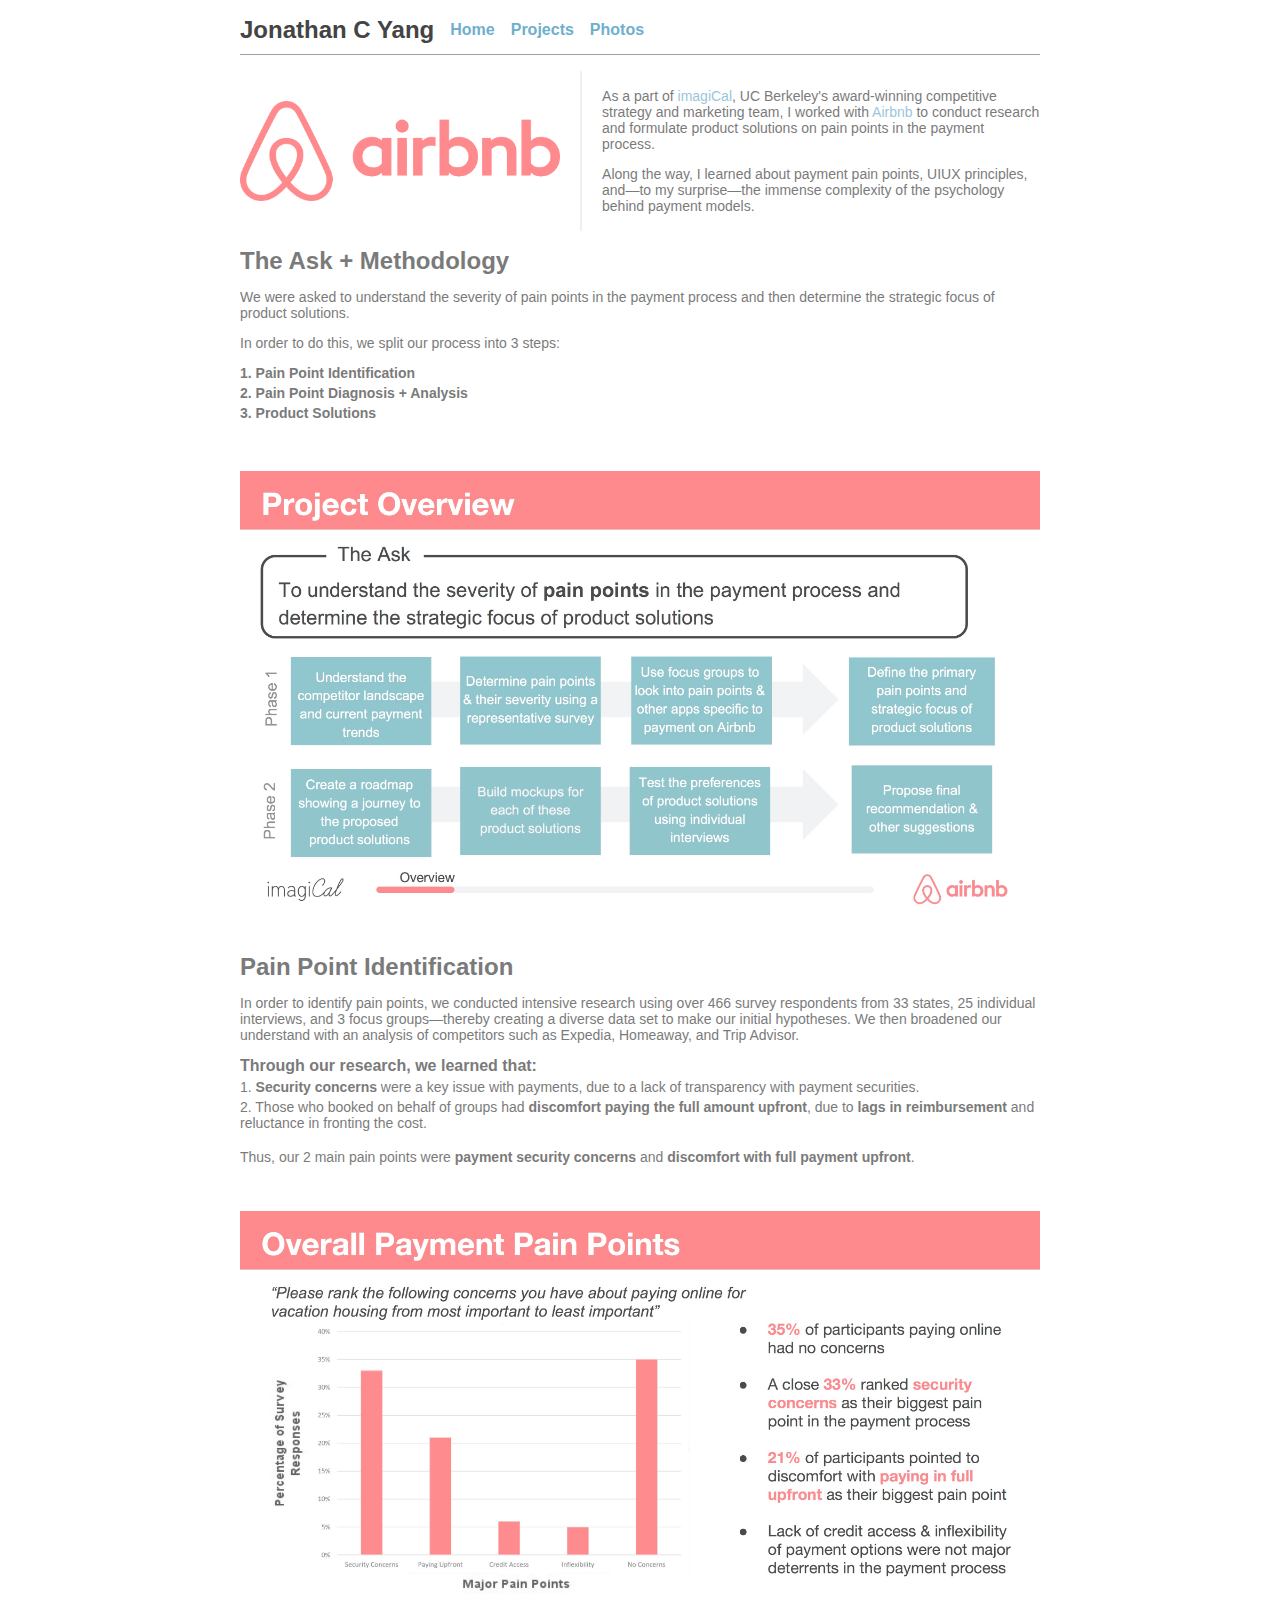
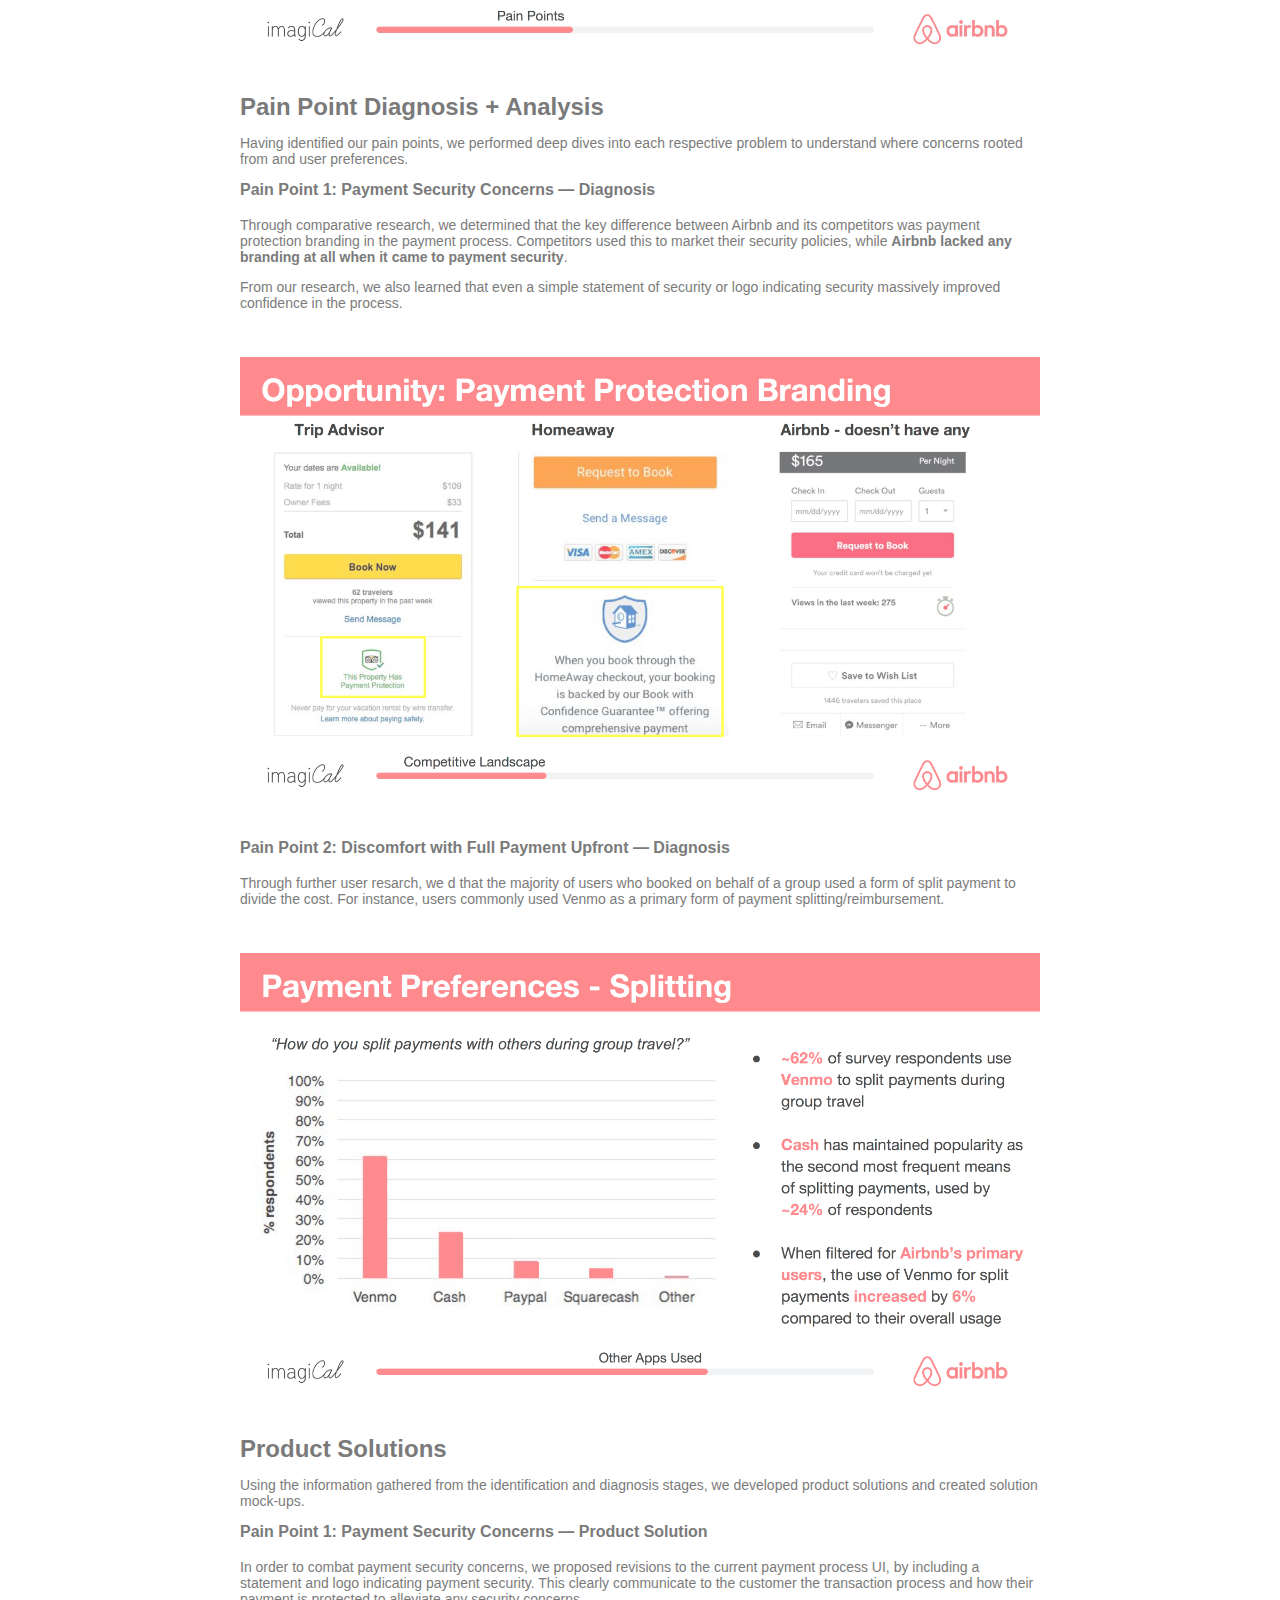
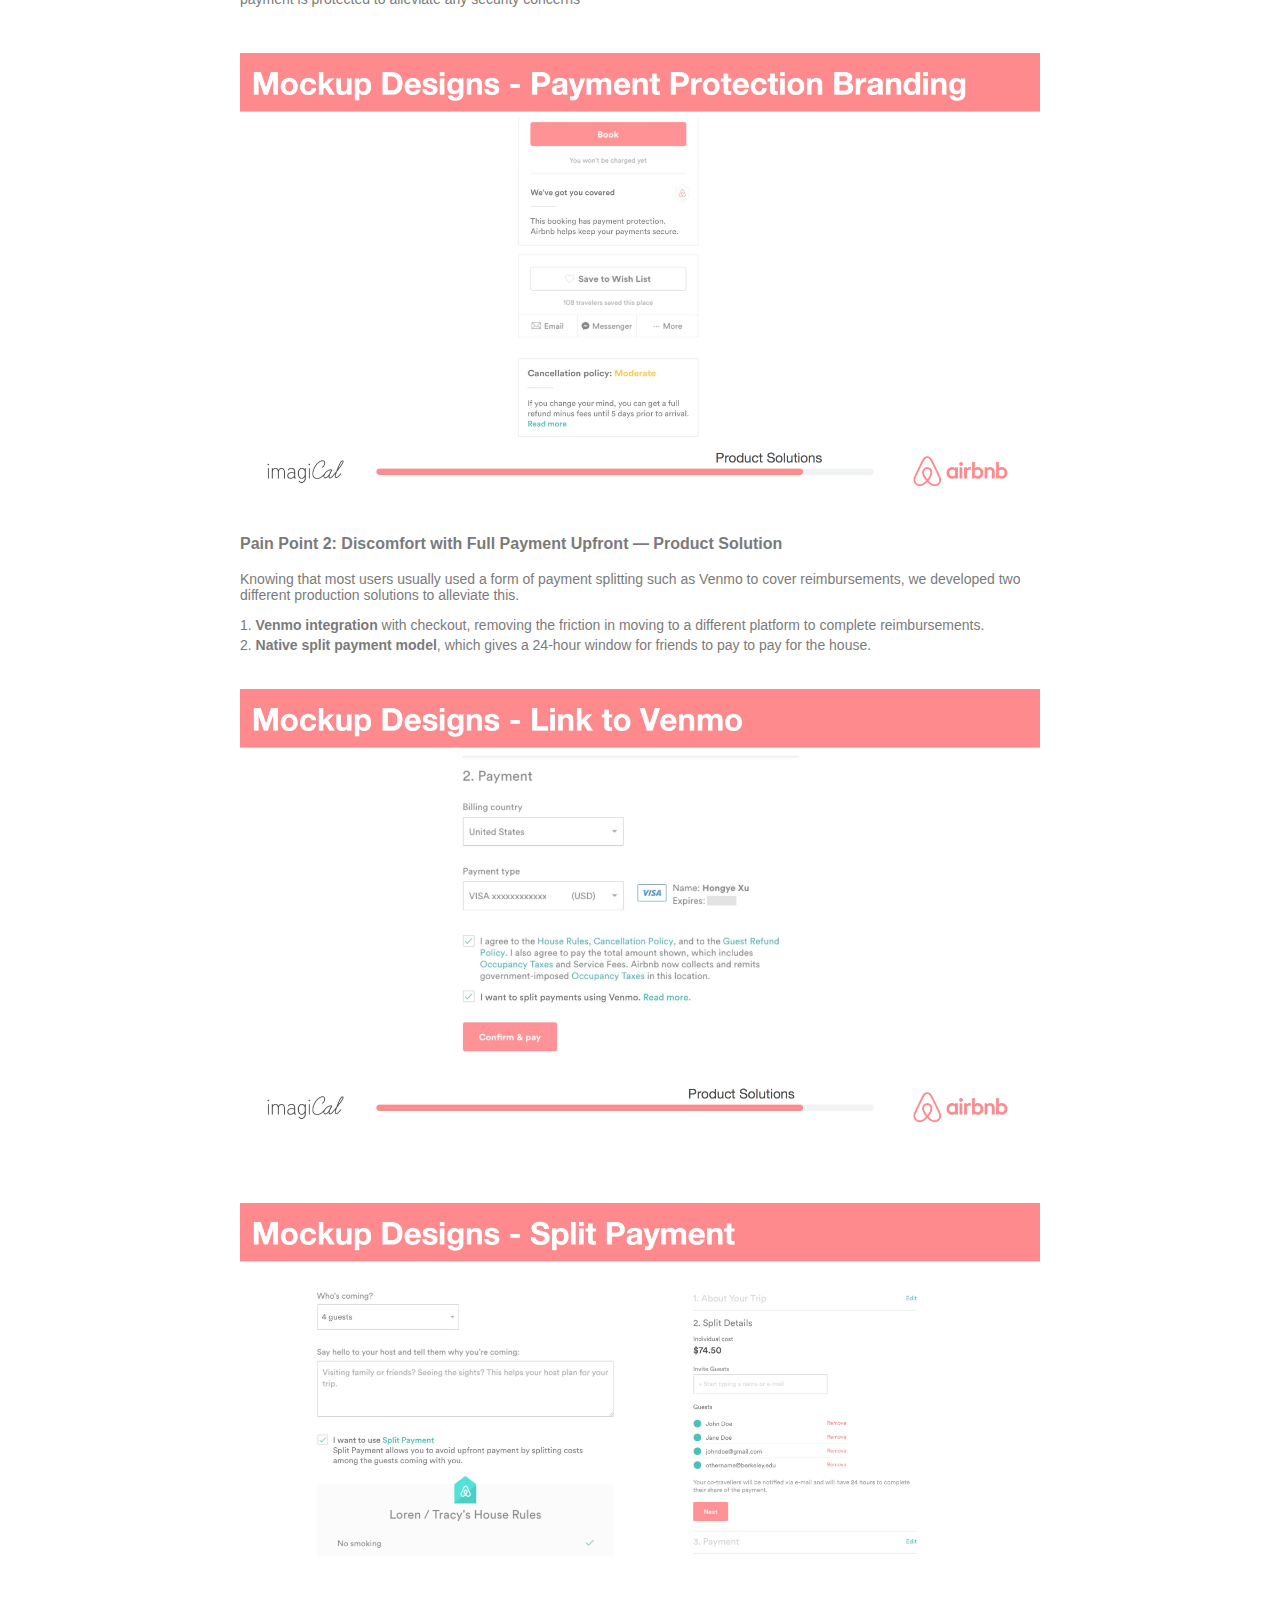
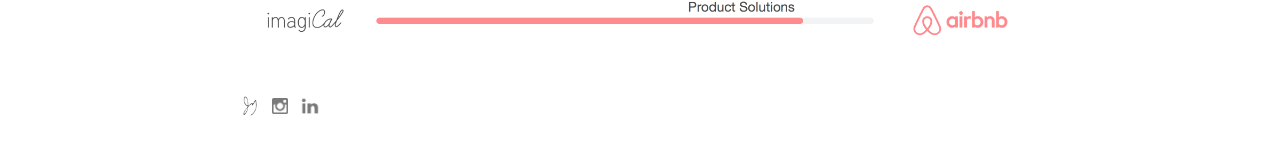
==== airbnb.html @ 065d36c5 "Update 2" ====
<html>
<head>
  <link rel="stylesheet" type="text/css" href="assets/css/style.css" />
  <link href="https://fonts.googleapis.com/css?family=Open+Sans|Source+Sans+Pro" rel="stylesheet">
  <link rel="shortcut icon" href="assets/img/sig.png" type="image/x-icon">
  <script src="http://ajax.googleapis.com/ajax/libs/jquery/1.11.0/jquery.min.js"></script>
  <script src = "assets/js/script.js"></script>
</head>
<title>
  Airbnb &#8212; Jonathan Yang
</title>
<body>
    <div id="content">
      <!-- navigation bar + page links -->
      <div id="navbar">
        <ul>
          <li id="logo"><a class="link1" href="index.html">Jonathan C Yang</a></li>
          <li id="navitem"><a class="link" href="index.html">Home</a></li>
          <li id="navitem"><a class="link" href="projects.html">Projects</a></li>
          <li id="navitem"><a class="link" target="_blank" href="http://www.jceyang.com">Photos</a></li>
        </ul>
        <div class="line-separator"></div>
      </div>
    <!-- project information + pictures -->
    <div id="wrapper">
    <div class="airbnbProjectPage">
      <div id="airbnbPage">
        <img id="airbnbLogoPage" src="assets/img/airbnb.png">
        <div class="vertDiv"></div>
        <div id="airbnbDescriptionPage">
          <p>
            As a part of <a class="link" target="_blank" href="http://www.calaaf.com">imagiCal</a>,
            UC Berkeley's award-winning competitive strategy and marketing team, I
            worked with <a class="link" target="_blank" href="http://www.airbnb.com">Airbnb</a> to conduct research and
            formulate product solutions on pain points in the payment process.
          </p>
          <p>
            Along the way, I learned about payment pain points, UIUX principles,
            and&#8212;to my surprise&#8212;the immense complexity of the psychology behind payment
            models.
          </p>
        </div>
      </div>
      <div id="airbnbcontent">
        <div class="title">
          The Ask + Methodology
        </div>
        <p>
          We were asked to understand the severity of pain points in the payment
          process and then determine the strategic focus of product solutions.
        </p>
        <p>
          In order to do this, we split our process into 3 steps:
          <b>
          <div class="highlightP">
            1. Pain Point Identification
          </div>
          <div class="highlightP">
            2. Pain Point Diagnosis + Analysis
          </div>
          <div class="highlightP">
            3. Product Solutions
          </div>
          </b>
        </p>
        <img class="airbnbPic" src="assets/img/airbnbimg/overview.jpg" width=800px>
        <div class="title">
          Pain Point Identification
        </div>
        <p>
          In order to identify pain points, we conducted intensive research using
          over 466 survey respondents from 33 states, 25 individual interviews,
          and 3 focus groups&#8212;thereby creating a diverse data set to make our
          initial hypotheses. We then broadened our understand with an analysis of
          competitors such as Expedia, Homeaway, and Trip Advisor.
        </p>
          <div class="h1">
            Through our research, we learned that:
          </div>
          <div class="highlightP">
            1. <b>Security concerns</b> were a key issue with payments, due to a lack of
            transparency with payment securities.
          </div>
          <div class="highlightP">
            2. Those who booked on behalf of groups had <b>discomfort paying the full amount
            upfront</b>, due to <b>lags in reimbursement</b> and reluctance in fronting the cost.
          </div>
        </p>
        <p>
          Thus, our 2 main pain points were <b>payment security concerns</b> and
          <b>discomfort with full payment upfront</b>.
        </p>
        <img class="airbnbPic" src="assets/img/airbnbimg/painpoints.jpg" width=800px>
        <div class="title">
          Pain Point Diagnosis + Analysis
        </div>
        <p>
          Having identified our pain points, we performed deep dives into each respective
          problem to understand where concerns rooted from and user preferences.
        </p>
        <div class='h1'>
          Pain Point 1: Payment Security Concerns &#8212; Diagnosis
        </div>
        <p>
          Through comparative research, we determined that the key difference between Airbnb and
          its competitors was payment protection branding in the payment process. Competitors used
          this to market their security policies, while <b>Airbnb lacked any branding at all when it came
          to payment security</b>.
        </p>
        <p>
          From our research, we also learned that even a simple statement of security or logo indicating security
          massively improved confidence in the process.
        </p>
        <img class="airbnbPic" src="assets/img/airbnbimg/protection.jpg" width=800px>
        <div class='h1'>
          Pain Point 2: Discomfort with Full Payment Upfront &#8212; Diagnosis
        </div>
        <p>
          Through further user resarch, we d that the majority of users who booked on behalf of a group used a
          form of split payment to divide the cost. For instance, users commonly used Venmo as
          a primary form of payment splitting/reimbursement.
        </p>
        <img class="airbnbPic" src="assets/img/airbnbimg/split.jpg" width=800px>
        <div class="title">
          Product Solutions
        </div>
        <p>
          Using the information gathered from the identification and diagnosis stages,
          we developed product solutions and created solution mock-ups.
        </p>
        <div class='h1'>
          Pain Point 1: Payment Security Concerns &#8212; Product Solution
        </div>
        <p>
          In order to combat payment security concerns, we proposed revisions to the current
          payment process UI, by including a statement and logo indicating payment security.
          This clearly communicate to the customer the transaction process and
          how their payment is protected to alleviate any security concerns
        </p>
        <img class="airbnbPic" src="assets/img/airbnbimg/branding.jpg" width=800px>
        <div class='h1'>
          Pain Point 2: Discomfort with Full Payment Upfront &#8212; Product Solution
        </div>
        <p>
          Knowing that most users usually used a form of payment splitting such as Venmo to
          cover reimbursements, we developed two different production solutions to alleviate this.
        </p>
        <div class="highlightP">
          1. <b>Venmo integration</b> with checkout, removing the friction in moving
          to a different platform to complete reimbursements.
        </div>
        <div class="highlightP">
          2. <b>Native split payment model</b>, which gives a 24-hour window for friends to pay
          to pay for the house.
        </div>
        <img class="airbnbPic" src="assets/img/airbnbimg/venmo.jpg" width=800px>
        <img class="airbnbPic" src="assets/img/airbnbimg/splitpay.jpg" width=800px>
      </div>
    </div>
    <!-- footer section + social media icons -->
    <footer>
      <ul>
        <li class="social-item" id="sig">
          <a>
            <img src="assets/img/sig.png" width="20">
          </a>
        </li>
        <li class="social-item" id="ig">
          <a href="http://www.instagram.com/jceyang" target="_blank">
            <img src="assets/img/ig.png" width="16">
          </a>
        </li>
        <li class="social-item" id="in">
          <a href="http://www.linkedin.com/in/jceyang" target="_blank">
            <img src="assets/img/in.png" width="20">
          </a>
        </li>
        <li>
          <div class="line-separator"></div>
        </li>
      </ul>
    </footer>
  </div>
</body>
</html>
---- assets/css/style.css ----
body, html {
  font-family: 'Helvetica Neue', sans-serif;
  color: #444444;
  padding-top: 4px;
  font-size: 14px;
}

#content {
  margin: 0 auto;
  width: 800px;
}

ul {
    list-style-type: none;
    margin: 0;
    padding: 0;
    font-family: 'Proxima Nova', sans-serif;
    font-size: 24px;
    font-weight: 600;
    display: flex;
    justify-content: flex-start;
}

img {
  padding: 16px 0px 16px 0px;
}

.title {
  font-size: 24px;
  font-family: 'Proxima Nova', sans-serif;
  font-weight: bold;
}

.link {
  text-decoration: none;
  color: #6fafcd;
}

.highlightP {
  padding-bottom: 4px;
}

#navitem {
  padding-left: 16px;
  font-size: 16px;
  display: flex;
  align-self: center;
  color: #6fafcd;
}

#logo {
  padding-left: 0px;
  font-weight: bold;
  align-self: flex-start;
}

.h1 {
  padding-bottom: 4px;
  font-weight: bold;
  font-family: 'Helvetica Neue', sans-serif;
  font-size: 16px;
}

.line-separator{
  height:.4px;
  background:#444444;
  border-bottom:.4px solid #444444;
  margin-top: 10px;
  opacity: 0.5;
}

.social-item {
  padding-right: 12px;
  display: flex;
  align-self: center;
}

#socialBar {
  display: flex;
  justify-content: flex-start;
  height: 40px;
}

#projectTitle {
  font-size: 24px;
  font-family: 'Proxima Nova', sans-serif;
  font-weight: 600;
  padding-top: 16px;
}

.vertDiv {
  height:160px;
  width: 6px;
  background:#9B9B9B;
  opacity: .2;
  margin: 0px 20px 0px 20px;
}

#airbnb {
  display: flex;
  justify-content: flex-start;
  transform: translateY(75%);
}

#airbnbLogo {
  object-fit: contain;
  width: 40%;
  align-self: center;
}

#airbnbDescription {
  align-self: center;
  color: #444444;
}

#taipei {
  display: flex;
  justify-content: flex-start;
  transform: translateY(150%);
}

#taipeiLogo {
  object-fit: contain;
  width: 40%;
  align-self: center;
}

#taipeiDescription {
  align-self: center;
  color: #444444;
}

#socialBar2 {
  float: right;
  transform: rotateX(-500%);
  display: flex;
  justify-content: flex-start;
}

footer {
  position: relative;
  bottom: 4px;
}

#airbnb:hover {
  opacity: .75;
}

#taipei:hover {
  opacity: .75;
}

#airbnbPage {
  display: flex;
  justify-content: flex-start;
  padding-top: 16px;
  padding-bottom: 16px;
}

#airbnbLogoPage {
  object-fit: contain;
  width: 40%;
  align-self: center;
}

#airbnbDescriptionPage {
  align-self: center;
  font-weight: 500;
}

.airbnbPic {
  margin: 16px 0px 16px 0px;
}

.link1 {
  color: #444444;
  text-decoration: none;
}

#projectFooter {
  position: absolute;
  bottom: 4px;
}

.projectLink {
  text-decoration: none;
}

#taipeiPage {
  display: flex;
  justify-content: flex-start;
  padding-top: 16px;
  padding-bottom: 16px;
}

#taipeidescriptionPage {
  align-self: center;
  font-weight: 500;
}

#taipeiLogoPage {
  object-fit: contain;
  width: 40%;
  align-self: center;
}

#wrapper {
  display: none;
}
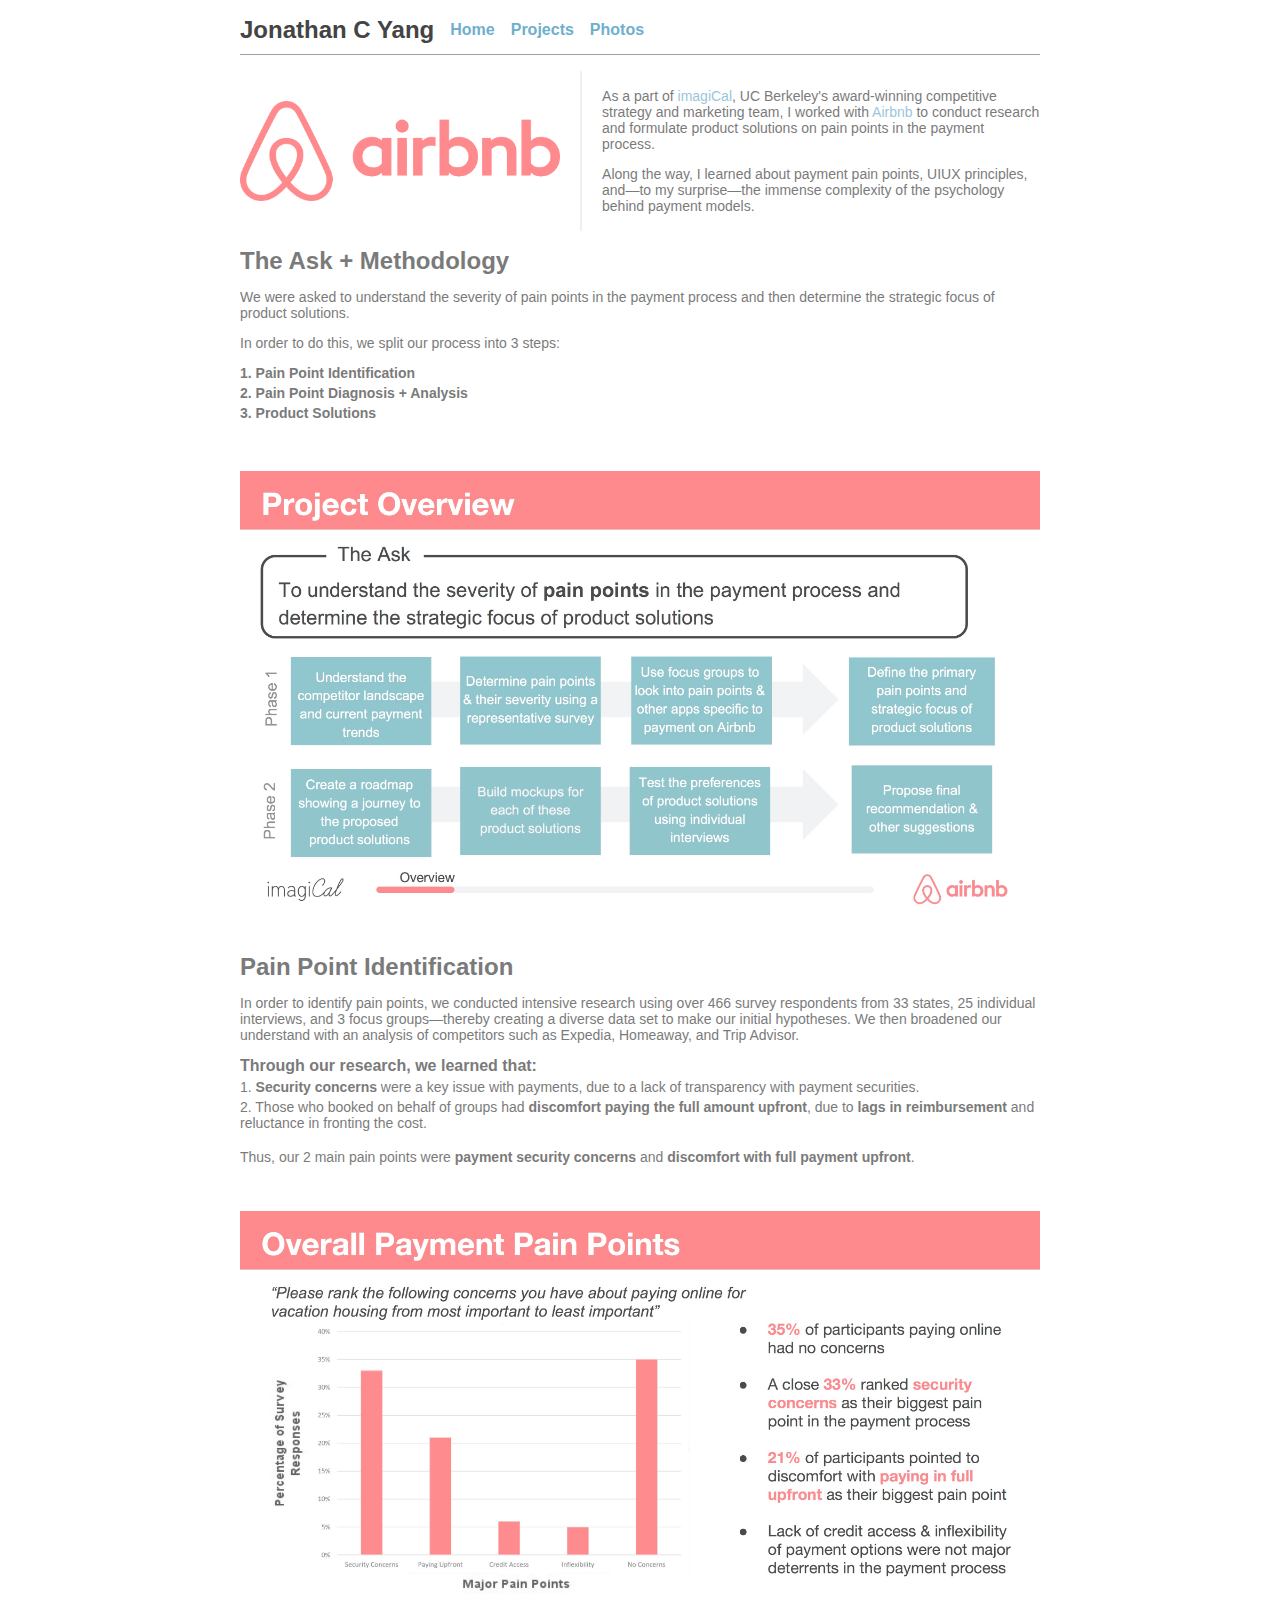
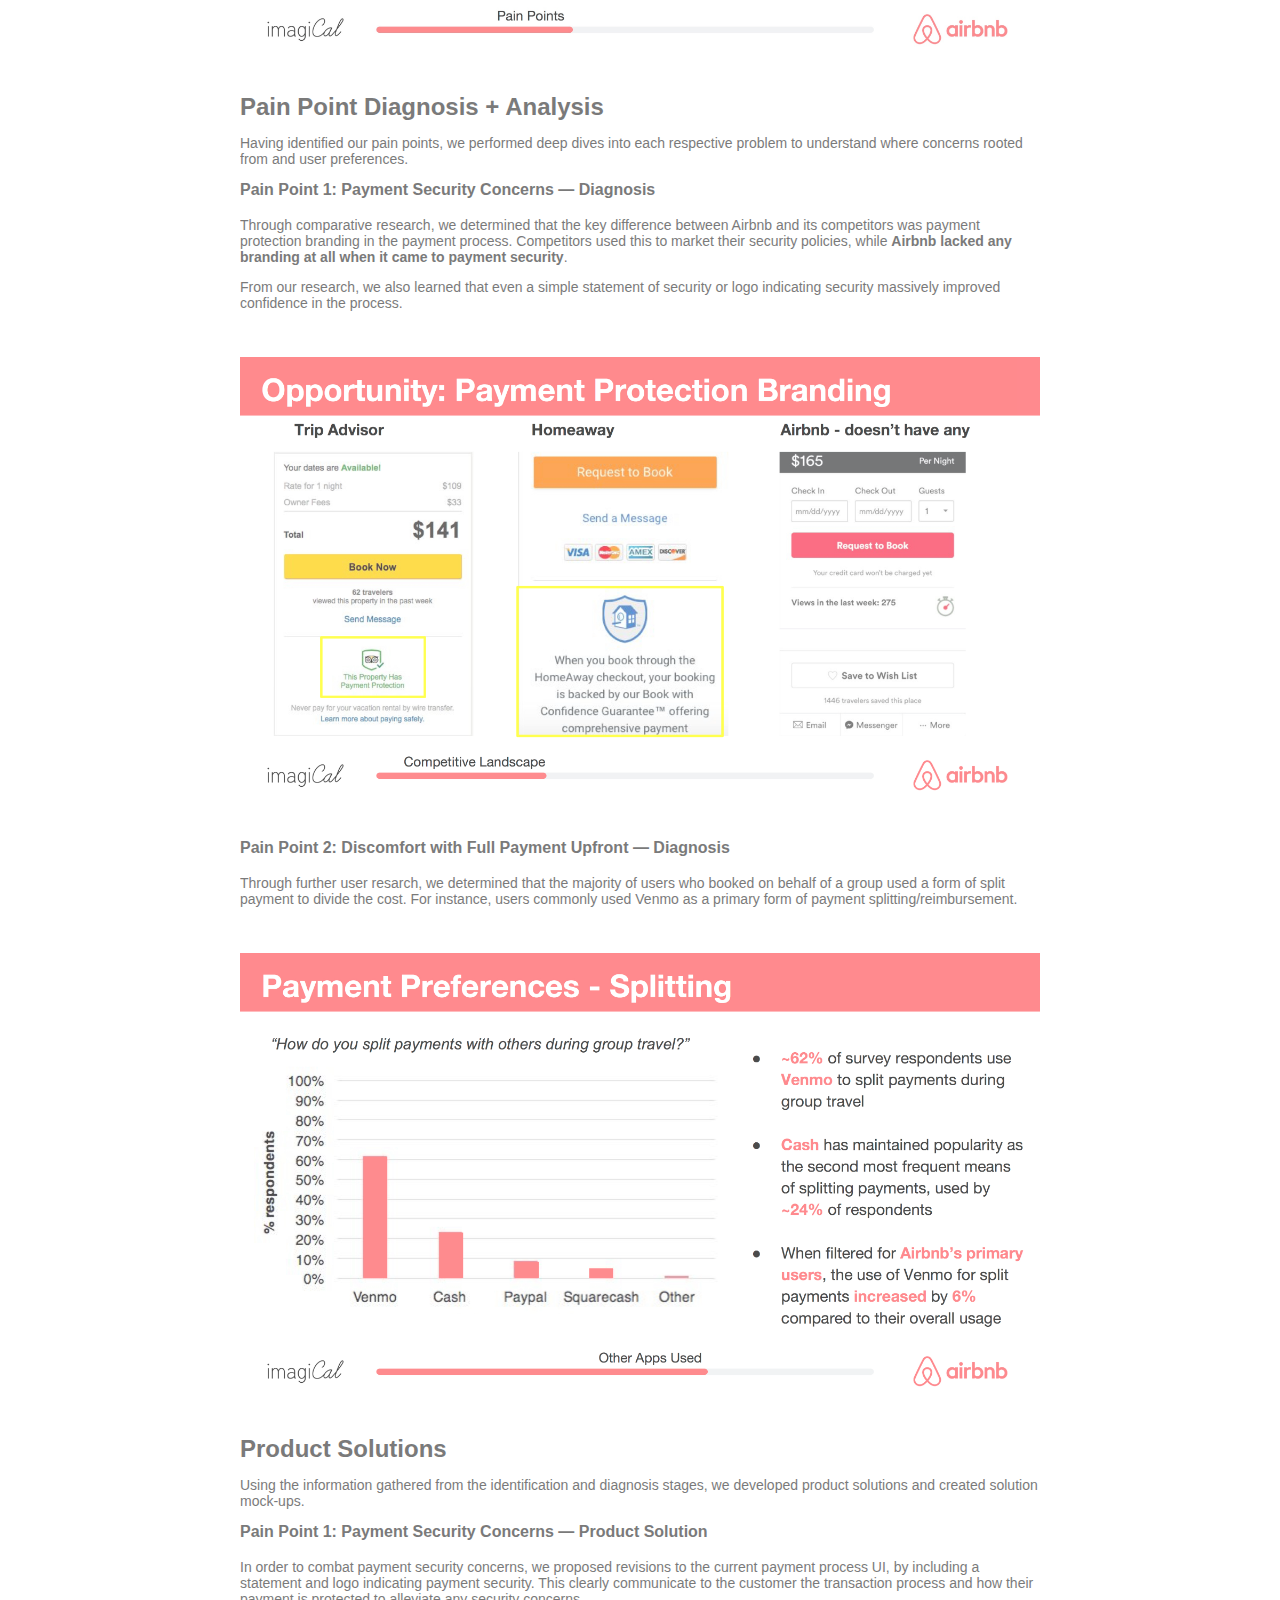
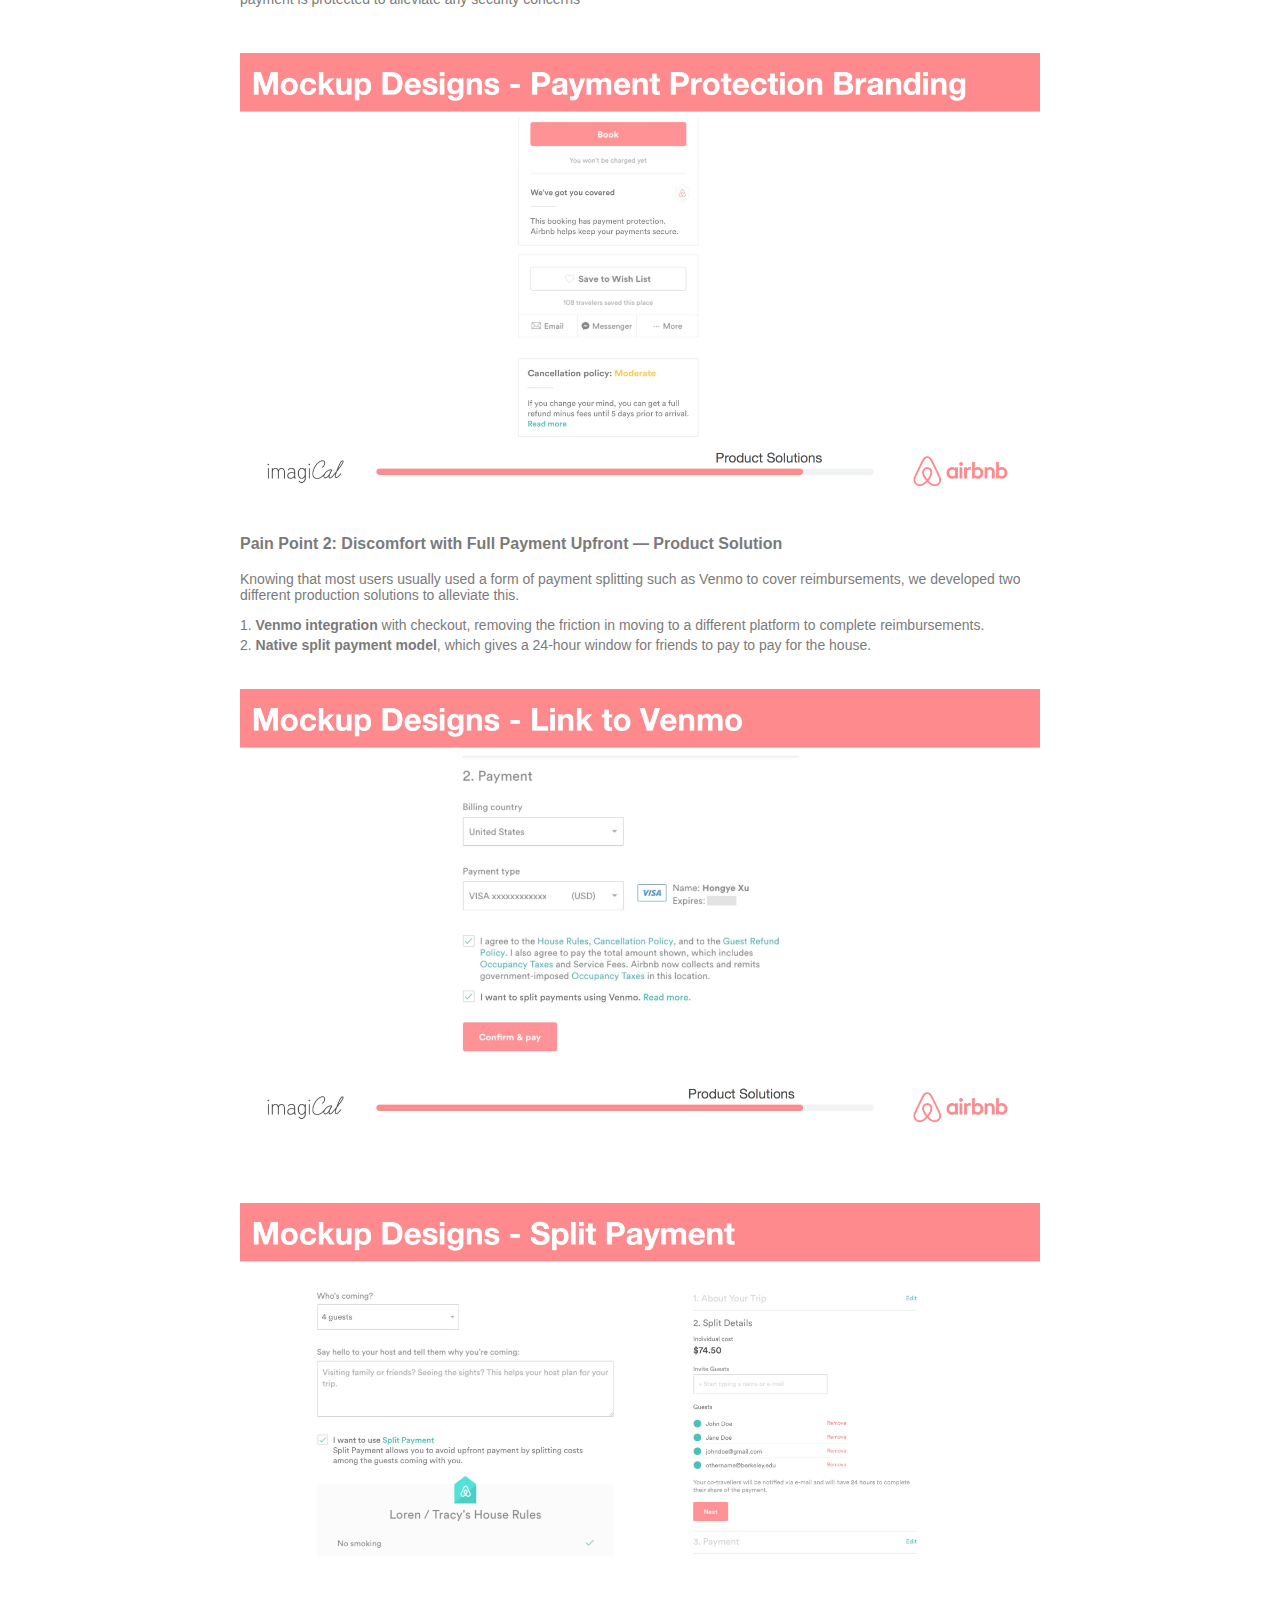
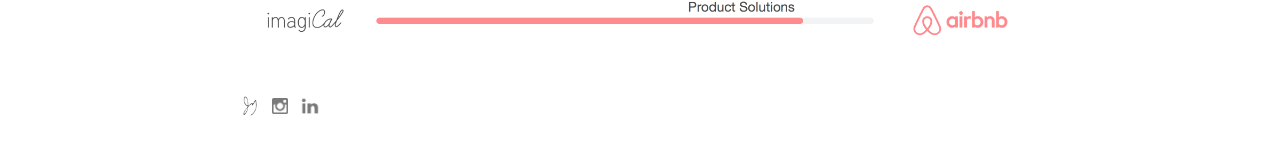
==== commit 186fccb0: "Update 4" ====
--- a/airbnb.html
+++ b/airbnb.html
@@ -3,7 +3,7 @@
   <link rel="stylesheet" type="text/css" href="assets/css/style.css" />
   <link href="https://fonts.googleapis.com/css?family=Open+Sans|Source+Sans+Pro" rel="stylesheet">
   <link rel="shortcut icon" href="assets/img/sig.png" type="image/x-icon">
-  <script src="http://ajax.googleapis.com/ajax/libs/jquery/1.11.0/jquery.min.js"></script>
+  <script src="https://ajax.googleapis.com/ajax/libs/jquery/1.11.0/jquery.min.js"></script>
   <script src = "assets/js/script.js"></script>
 </head>
 <title>
@@ -116,7 +116,7 @@
           Pain Point 2: Discomfort with Full Payment Upfront &#8212; Diagnosis
         </div>
         <p>
-          Through further user resarch, we d that the majority of users who booked on behalf of a group used a
+          Through further user resarch, we determined that the majority of users who booked on behalf of a group used a
           form of split payment to divide the cost. For instance, users commonly used Venmo as
           a primary form of payment splitting/reimbursement.
         </p>
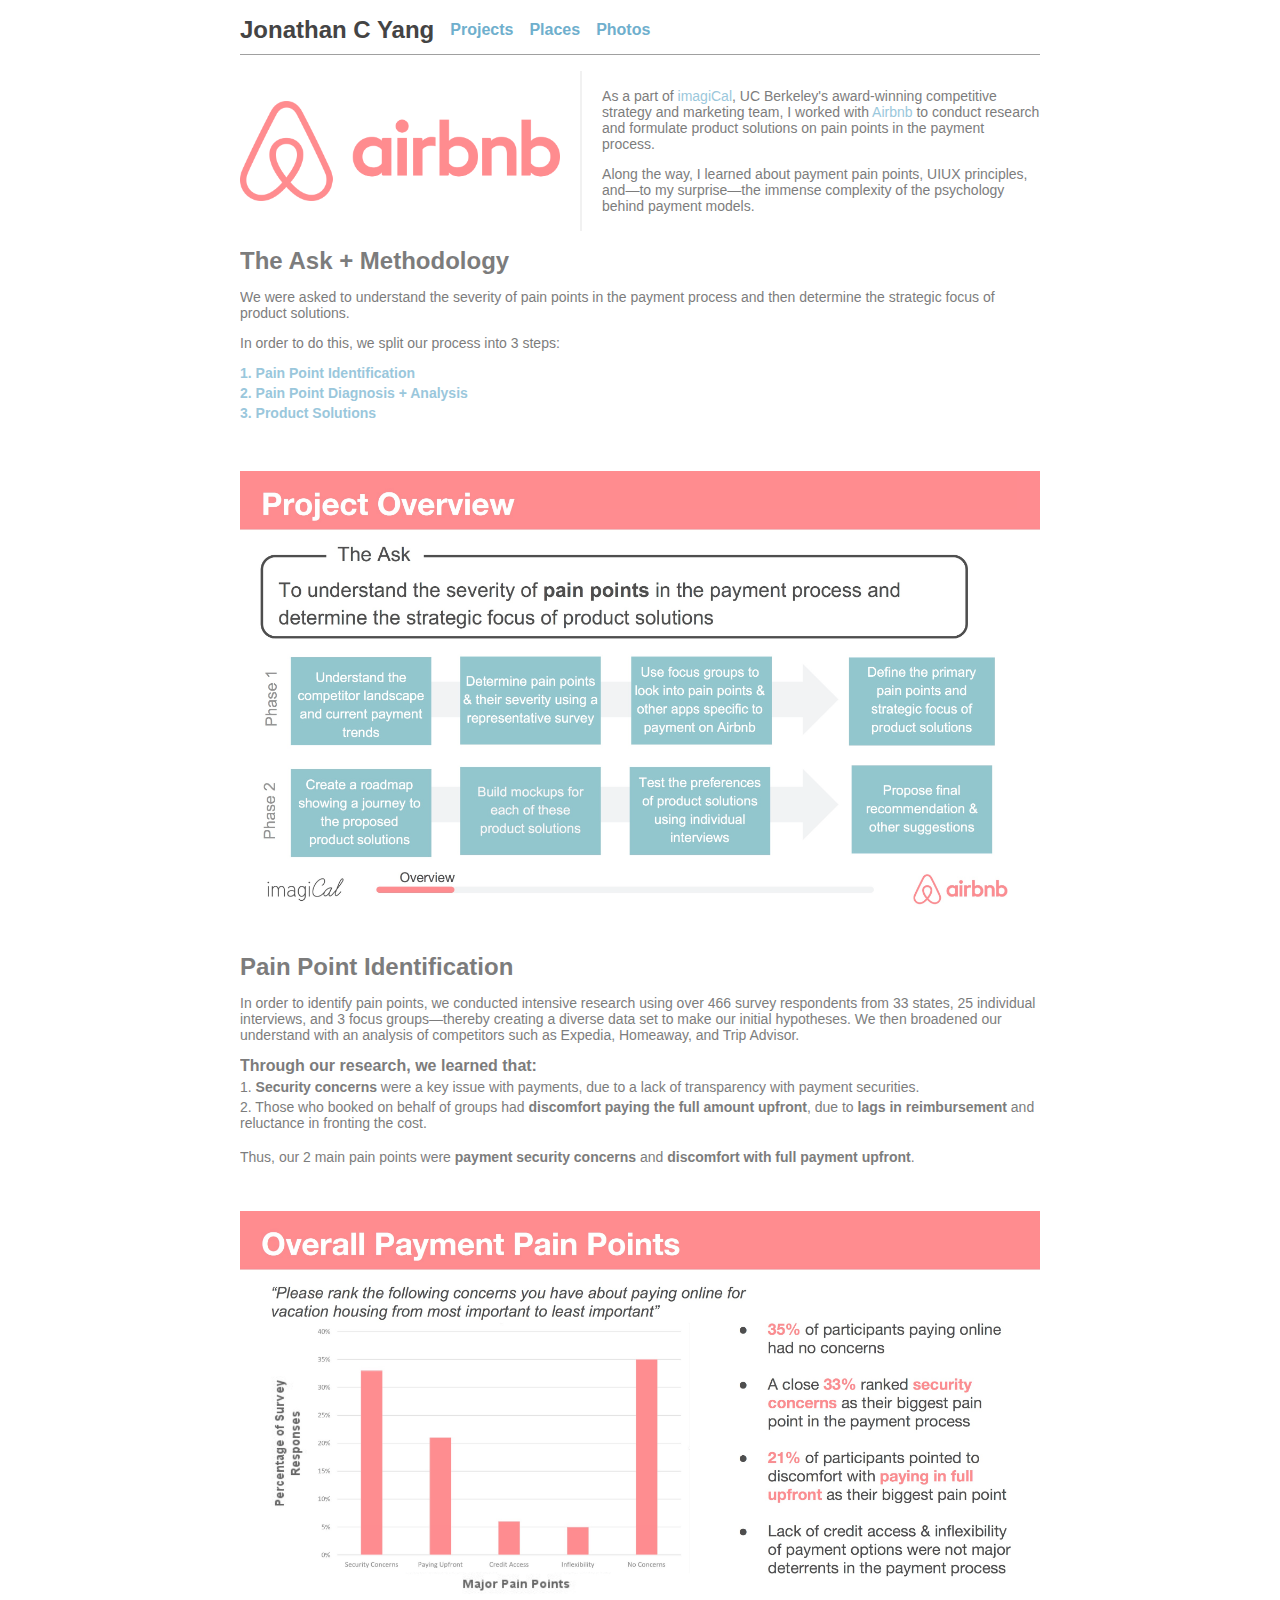
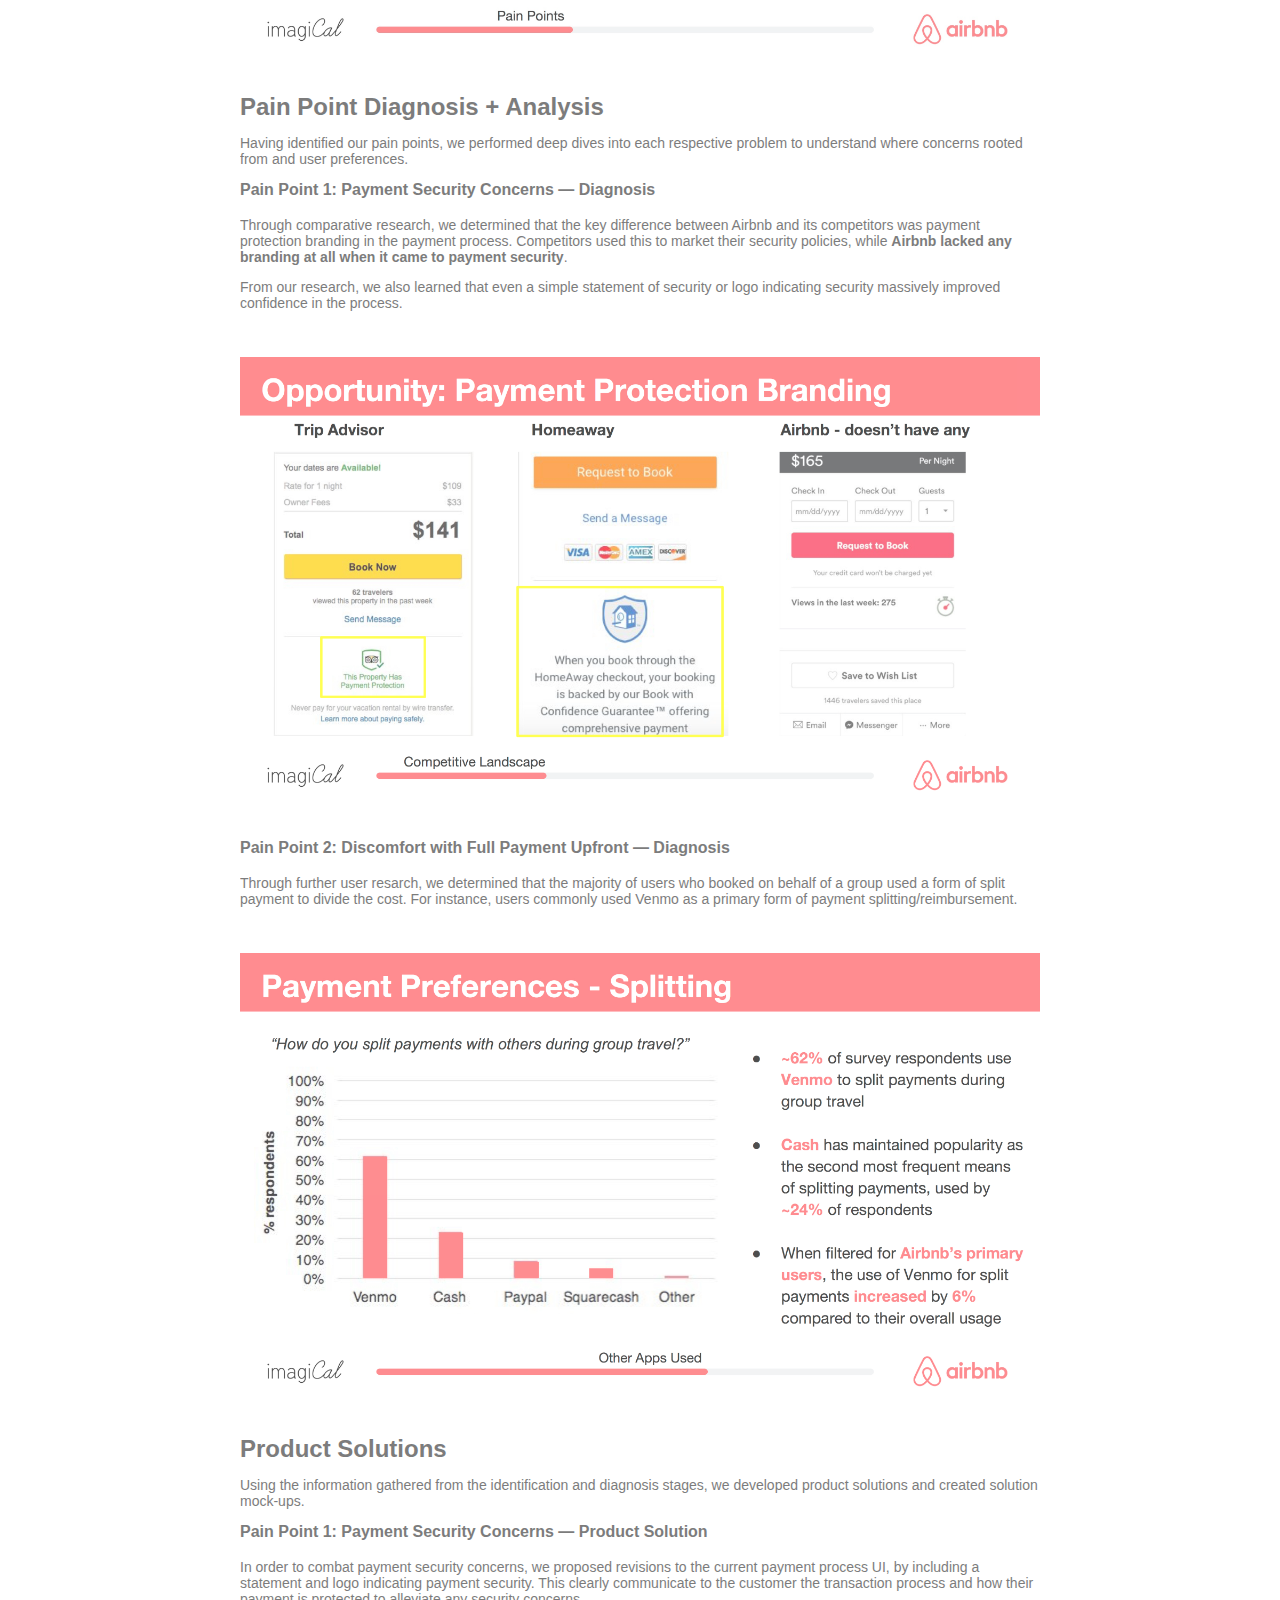
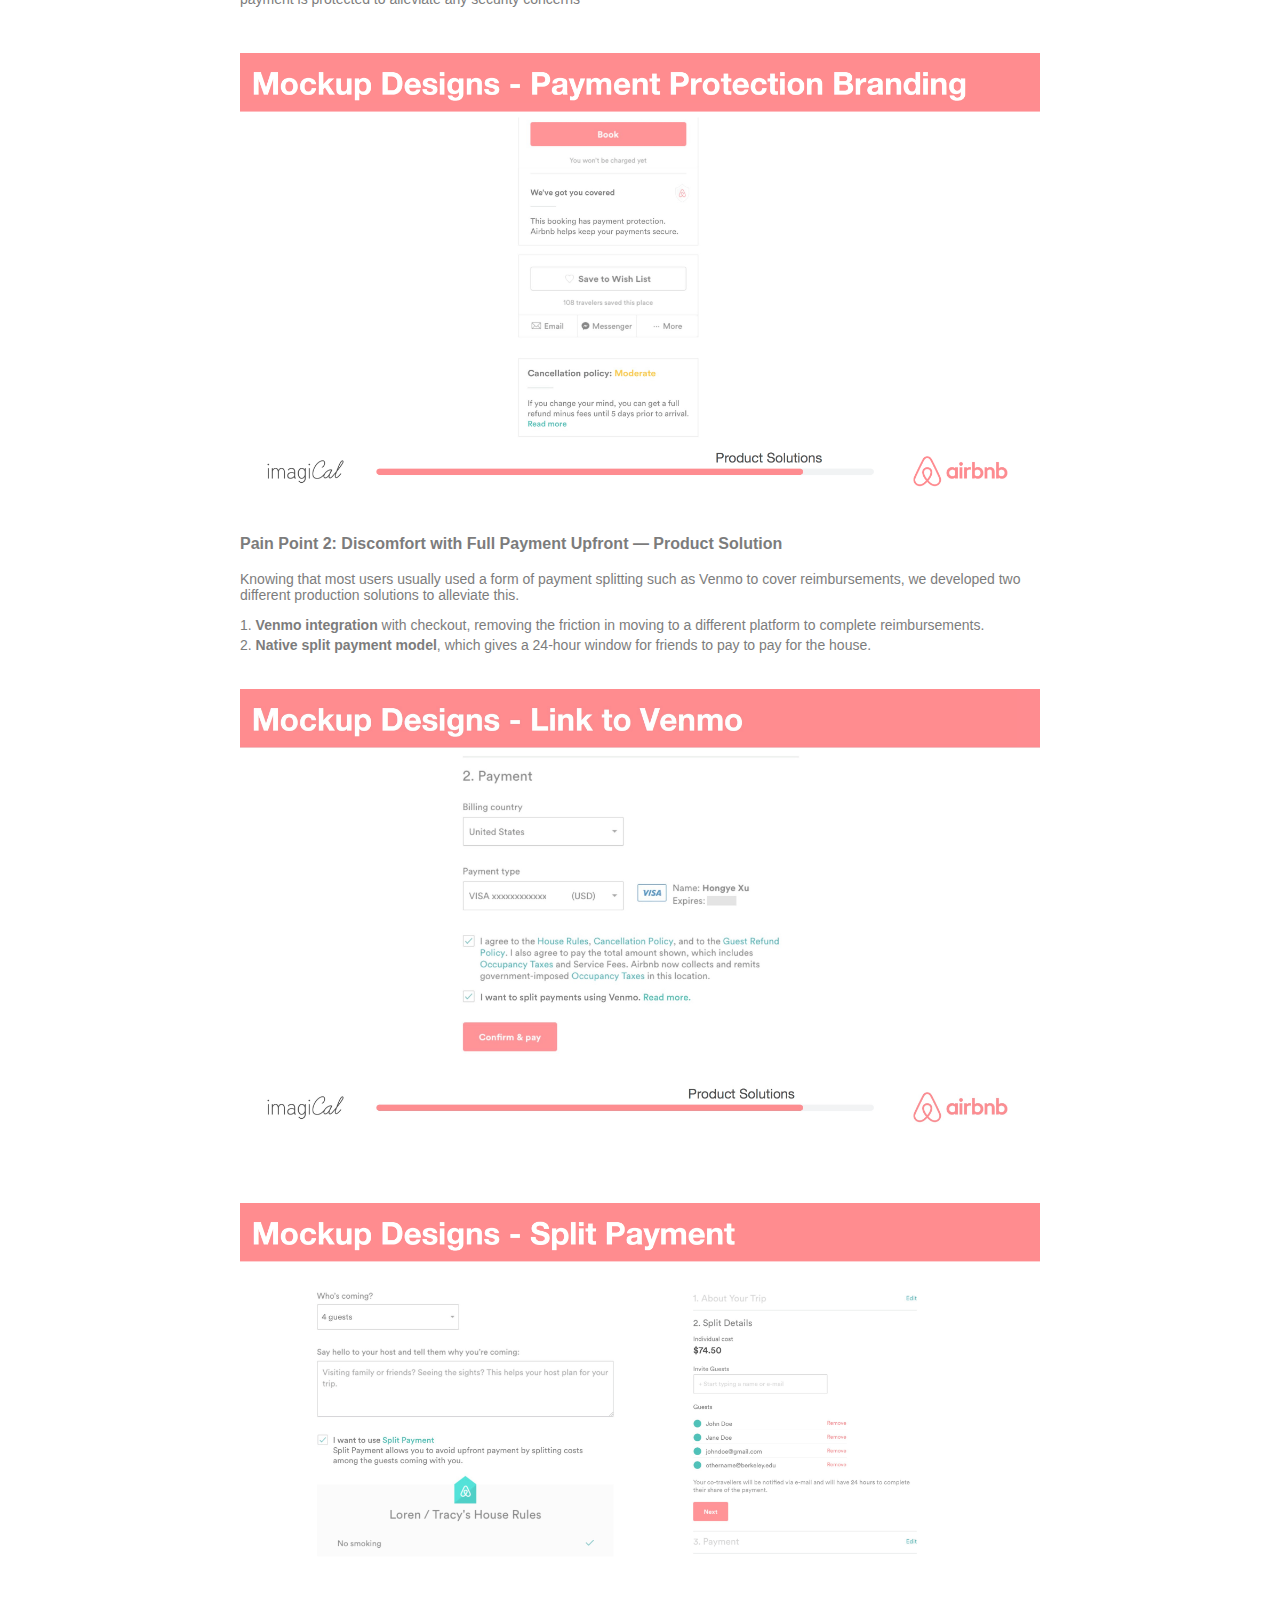
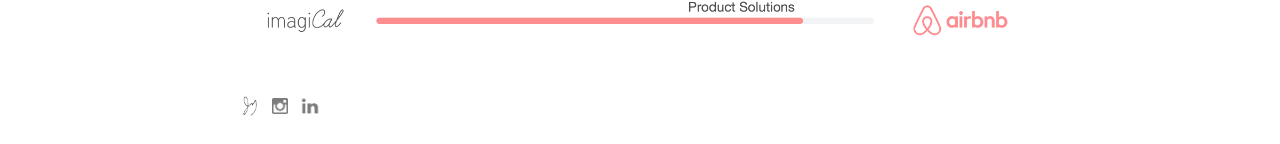
==== commit ead41432: "awef" ====
--- a/airbnb.html
+++ b/airbnb.html
@@ -15,8 +15,8 @@
       <div id="navbar">
         <ul>
           <li id="logo"><a class="link1" href="index.html">Jonathan C Yang</a></li>
-          <li id="navitem"><a class="link" href="index.html">Home</a></li>
           <li id="navitem"><a class="link" href="projects.html">Projects</a></li>
+          <li id="navitem"><a class="link" href="places.html">Places</a></li>
           <li id="navitem"><a class="link" target="_blank" href="http://www.jceyang.com">Photos</a></li>
         </ul>
         <div class="line-separator"></div>
@@ -52,18 +52,21 @@
         <p>
           In order to do this, we split our process into 3 steps:
           <b>
+          <div id="airbnbpaintpoints">
           <div class="highlightP">
-            1. Pain Point Identification
+            <a class="link" id="ppi" href="#painPointIdentification">1. Pain Point Identification</a>
           </div>
           <div class="highlightP">
-            2. Pain Point Diagnosis + Analysis
+            <a class="link" id="ppd" href="#painpointdiagnosis">2. Pain Point Diagnosis + Analysis</a>
           </div>
           <div class="highlightP">
-            3. Product Solutions
+            <a class="link" id="pps" href="#productsolutions">3. Product Solutions</a>
           </div>
+        </div>
           </b>
         </p>
         <img class="airbnbPic" src="assets/img/airbnbimg/overview.jpg" width=800px>
+        <div id="painPointIdentification">
         <div class="title">
           Pain Point Identification
         </div>
@@ -91,6 +94,8 @@
           <b>discomfort with full payment upfront</b>.
         </p>
         <img class="airbnbPic" src="assets/img/airbnbimg/painpoints.jpg" width=800px>
+        </div>
+        <div id="painpointdiagnosis">
         <div class="title">
           Pain Point Diagnosis + Analysis
         </div>
@@ -121,6 +126,8 @@
           a primary form of payment splitting/reimbursement.
         </p>
         <img class="airbnbPic" src="assets/img/airbnbimg/split.jpg" width=800px>
+        </div>
+        <div id="productsolutions">
         <div class="title">
           Product Solutions
         </div>
@@ -157,11 +164,12 @@
         <img class="airbnbPic" src="assets/img/airbnbimg/splitpay.jpg" width=800px>
       </div>
     </div>
+    </div>
     <!-- footer section + social media icons -->
     <footer>
       <ul>
         <li class="social-item" id="sig">
-          <a>
+          <a href="index.html">
             <img src="assets/img/sig.png" width="20">
           </a>
         </li>
--- a/assets/css/style.css
+++ b/assets/css/style.css
@@ -8,6 +8,7 @@
 #content {
   margin: 0 auto;
   width: 800px;
+  z-index: 100;
 }
 
 ul {
@@ -41,7 +42,7 @@
 }
 
 #navitem {
-  padding-left: 16px;
+  margin-left: 16px;
   font-size: 16px;
   display: flex;
   align-self: center;
@@ -75,6 +76,10 @@
   align-self: center;
 }
 
+.social-item:hover {
+  opacity: .75
+}
+
 #socialBar {
   display: flex;
   justify-content: flex-start;
@@ -207,3 +212,51 @@
 #wrapper {
   display: none;
 }
+
+#scrollJump {
+  display: flex;
+  justify-content: flex-start;
+}
+
+#airbnbutton {
+  display: flex;
+  align-self: center;
+}
+
+#placeTitle {
+  position: relative;
+  top: 50%;
+  transform: translateY(-50%);
+  font-size: 24px;
+  font-family: 'Proxima Nova', sans-serif;
+  font-weight: bold;
+}
+
+#placetitleparent {
+  height: 95%;
+}
+
+#ashaTag:hover {
+  cursor: pointer;
+}
+
+#ashaLogo {
+  width: 100%;
+}
+
+#placesWrapper {
+  height: 95%;
+}
+
+#asha {
+  display: none;
+}
+
+.ashaimg {
+  padding-right: 20px;
+}
+
+.active {
+    border-bottom: 2px solid currentColor; /* Or whatever color you want */
+    text-decoration: none;
+}
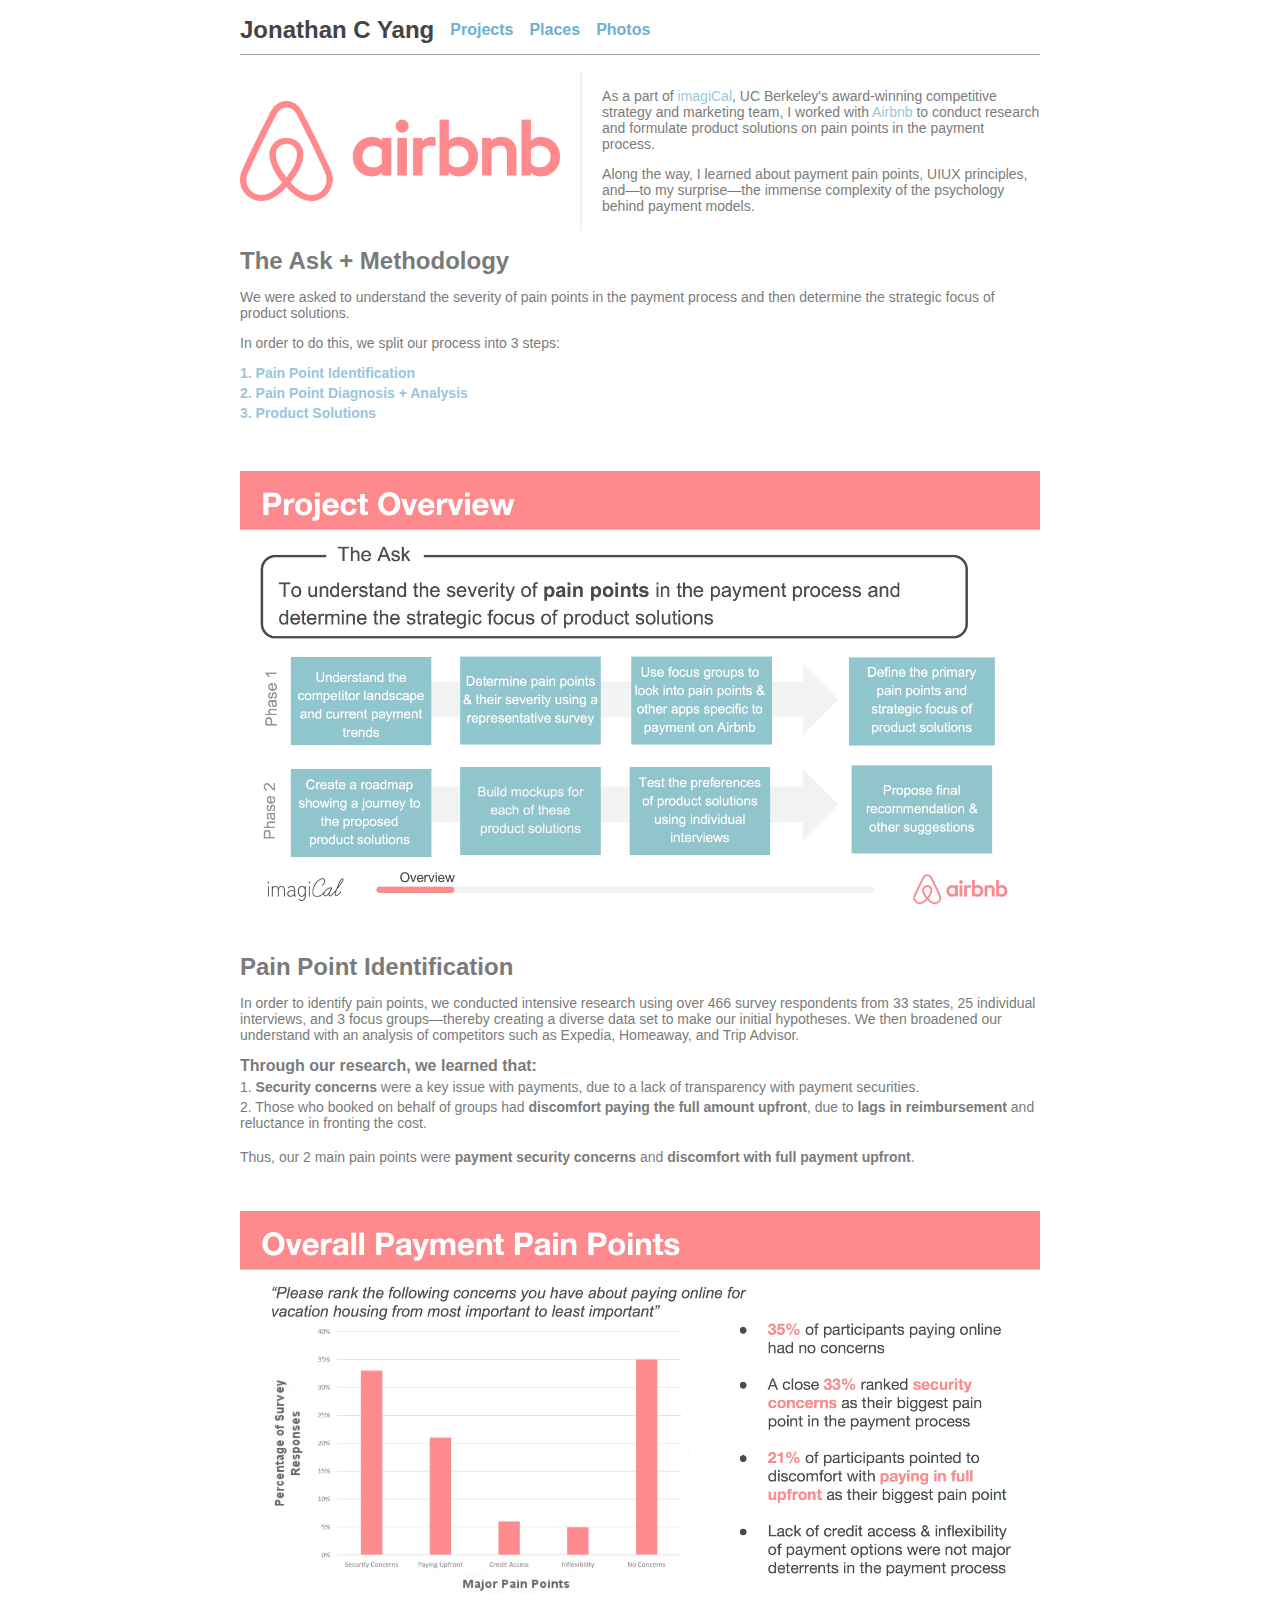
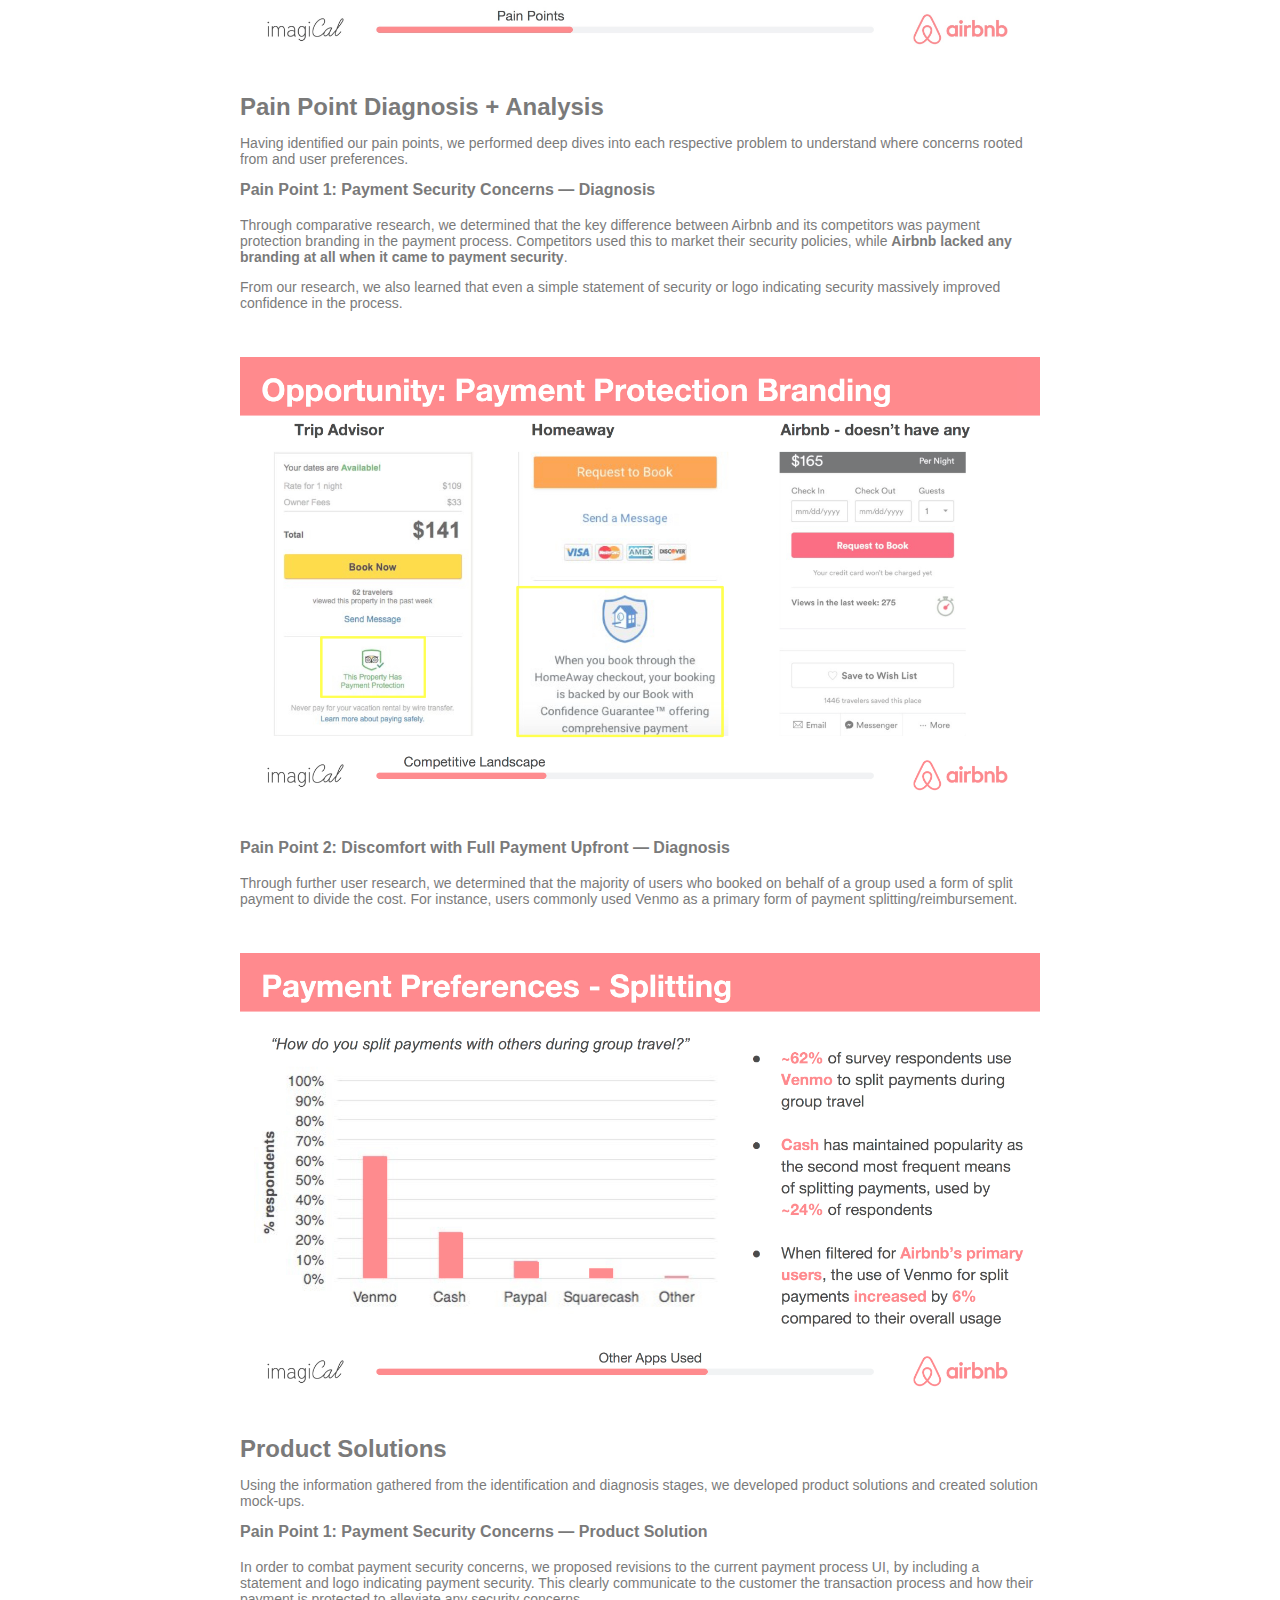
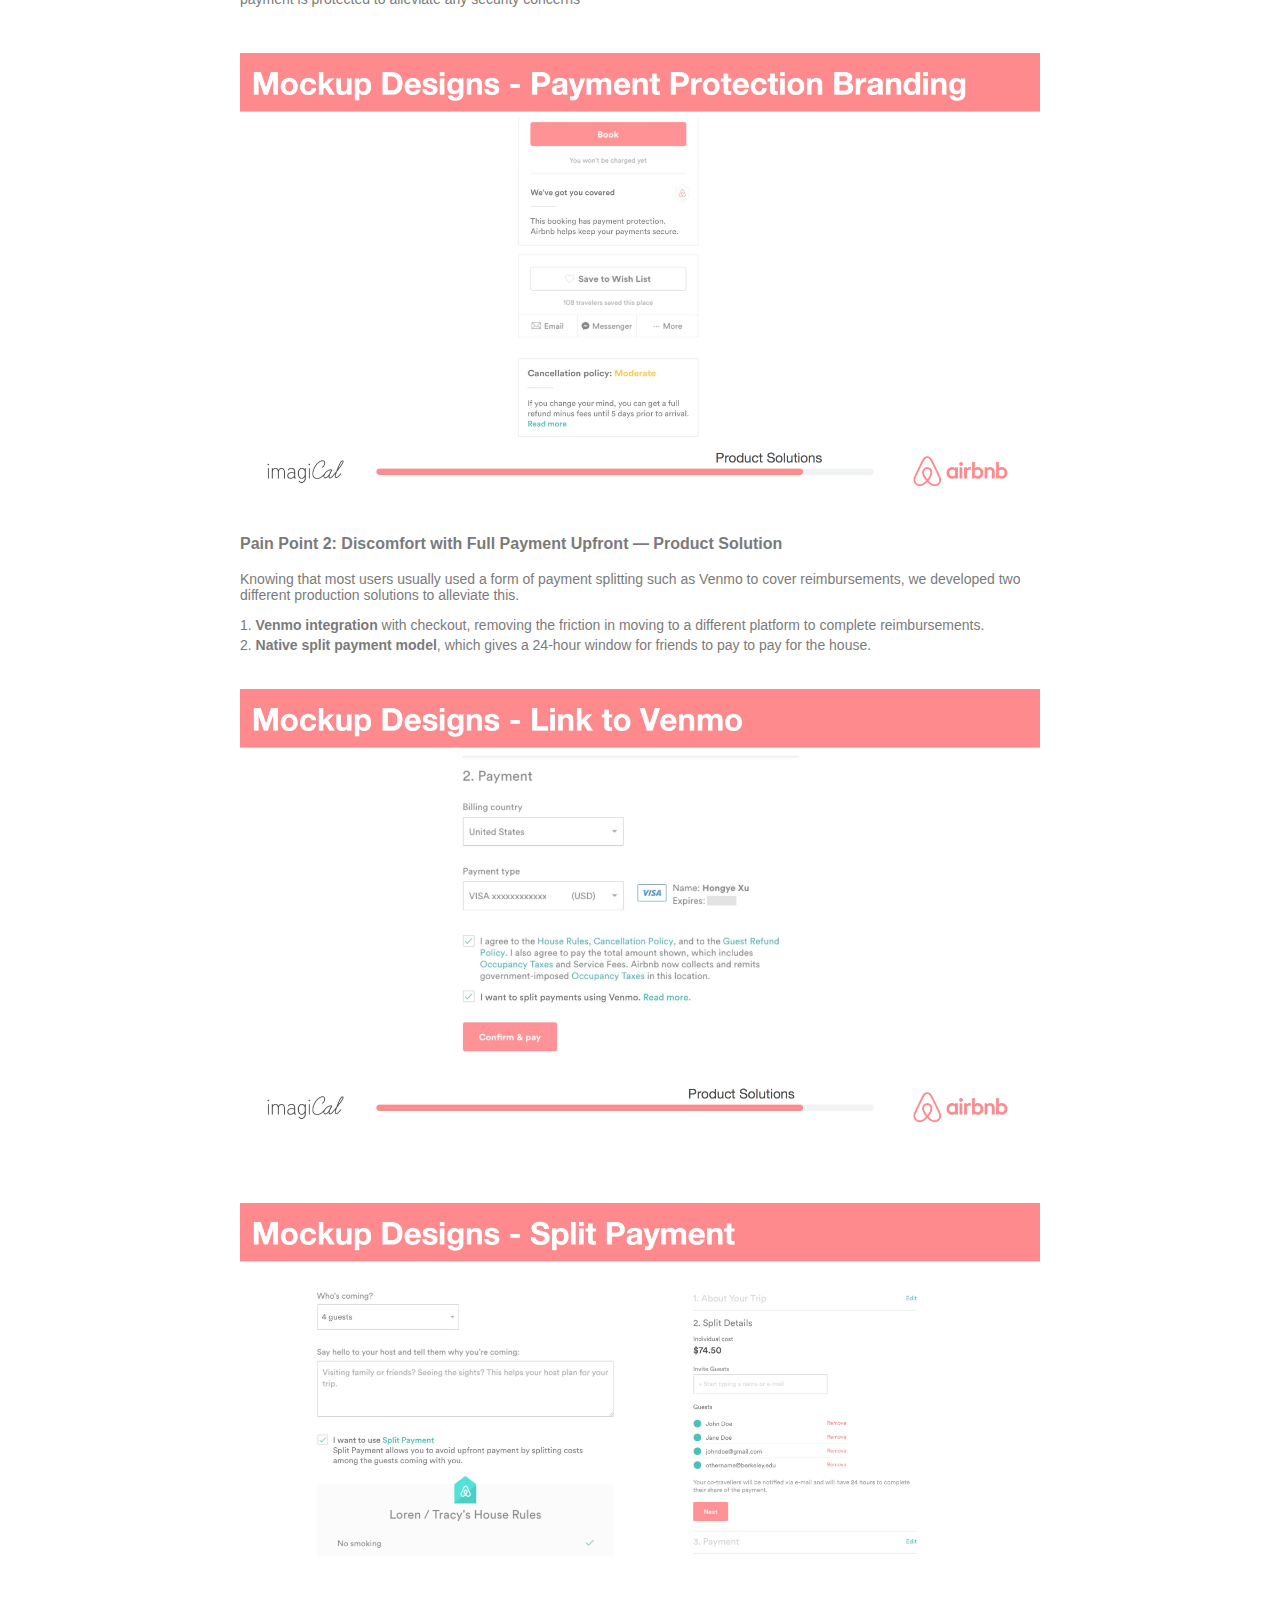
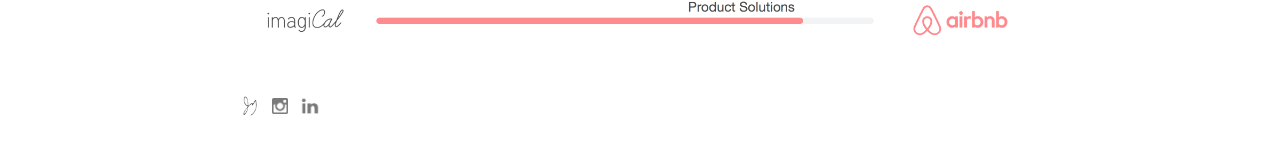
==== commit 342b2b72: "Jj" ====
--- a/airbnb.html
+++ b/airbnb.html
@@ -121,7 +121,7 @@
           Pain Point 2: Discomfort with Full Payment Upfront &#8212; Diagnosis
         </div>
         <p>
-          Through further user resarch, we determined that the majority of users who booked on behalf of a group used a
+          Through further user research, we determined that the majority of users who booked on behalf of a group used a
           form of split payment to divide the cost. For instance, users commonly used Venmo as
           a primary form of payment splitting/reimbursement.
         </p>
--- a/assets/css/style.css
+++ b/assets/css/style.css
@@ -77,7 +77,7 @@
 }
 
 .social-item:hover {
-  opacity: .75
+  opacity: 0.75;
 }
 
 #socialBar {
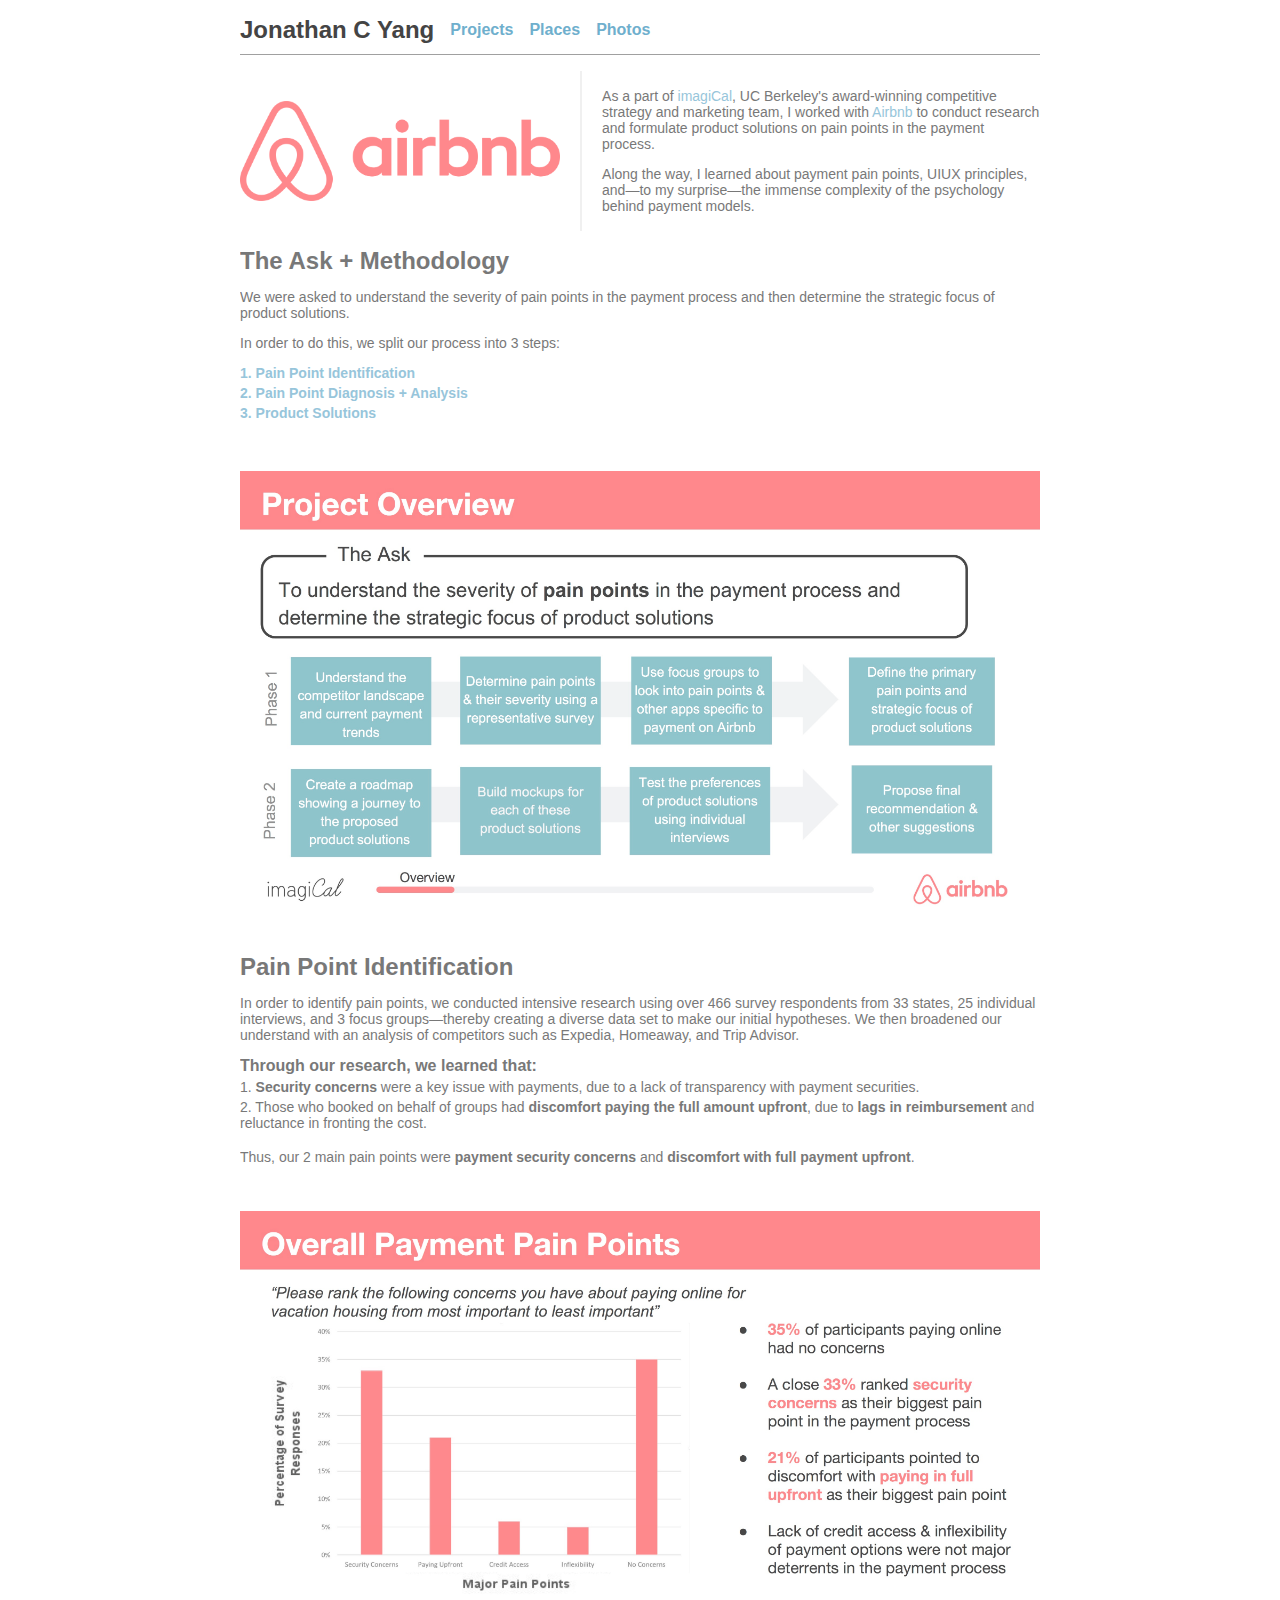
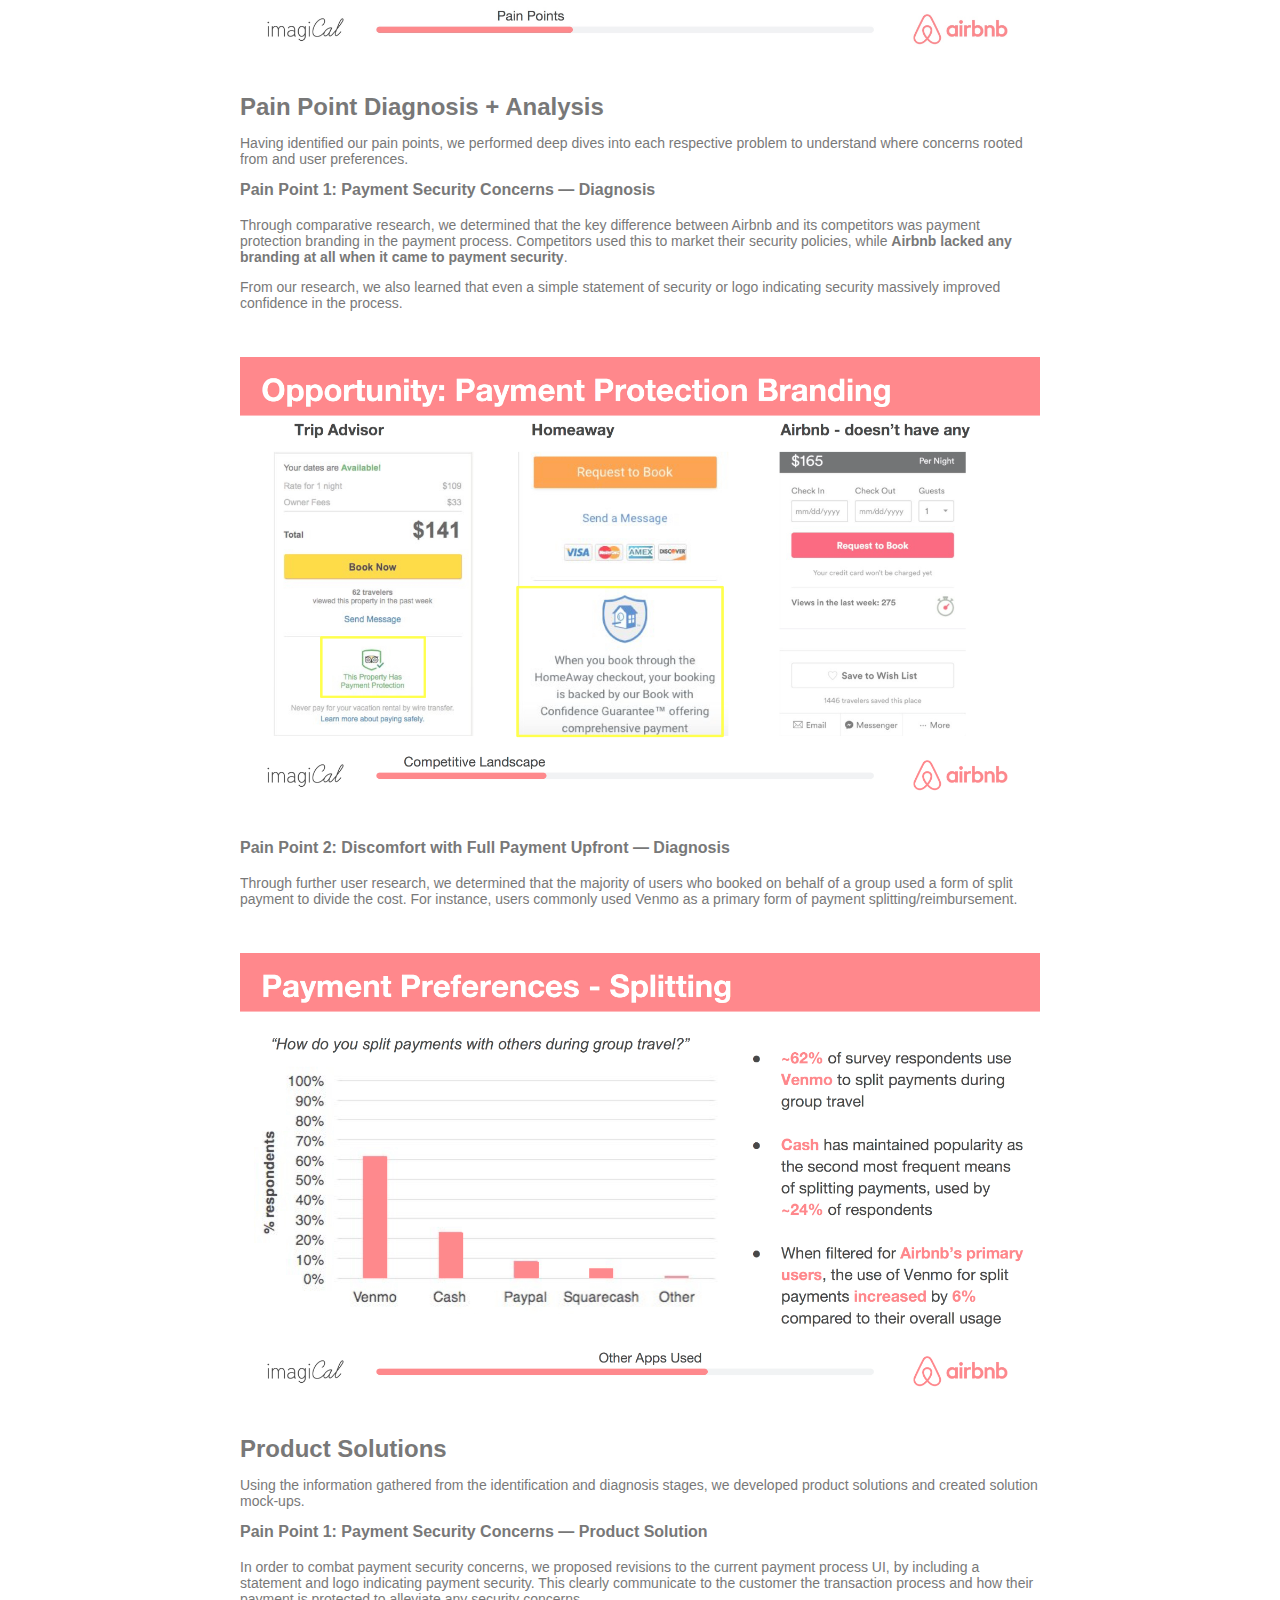
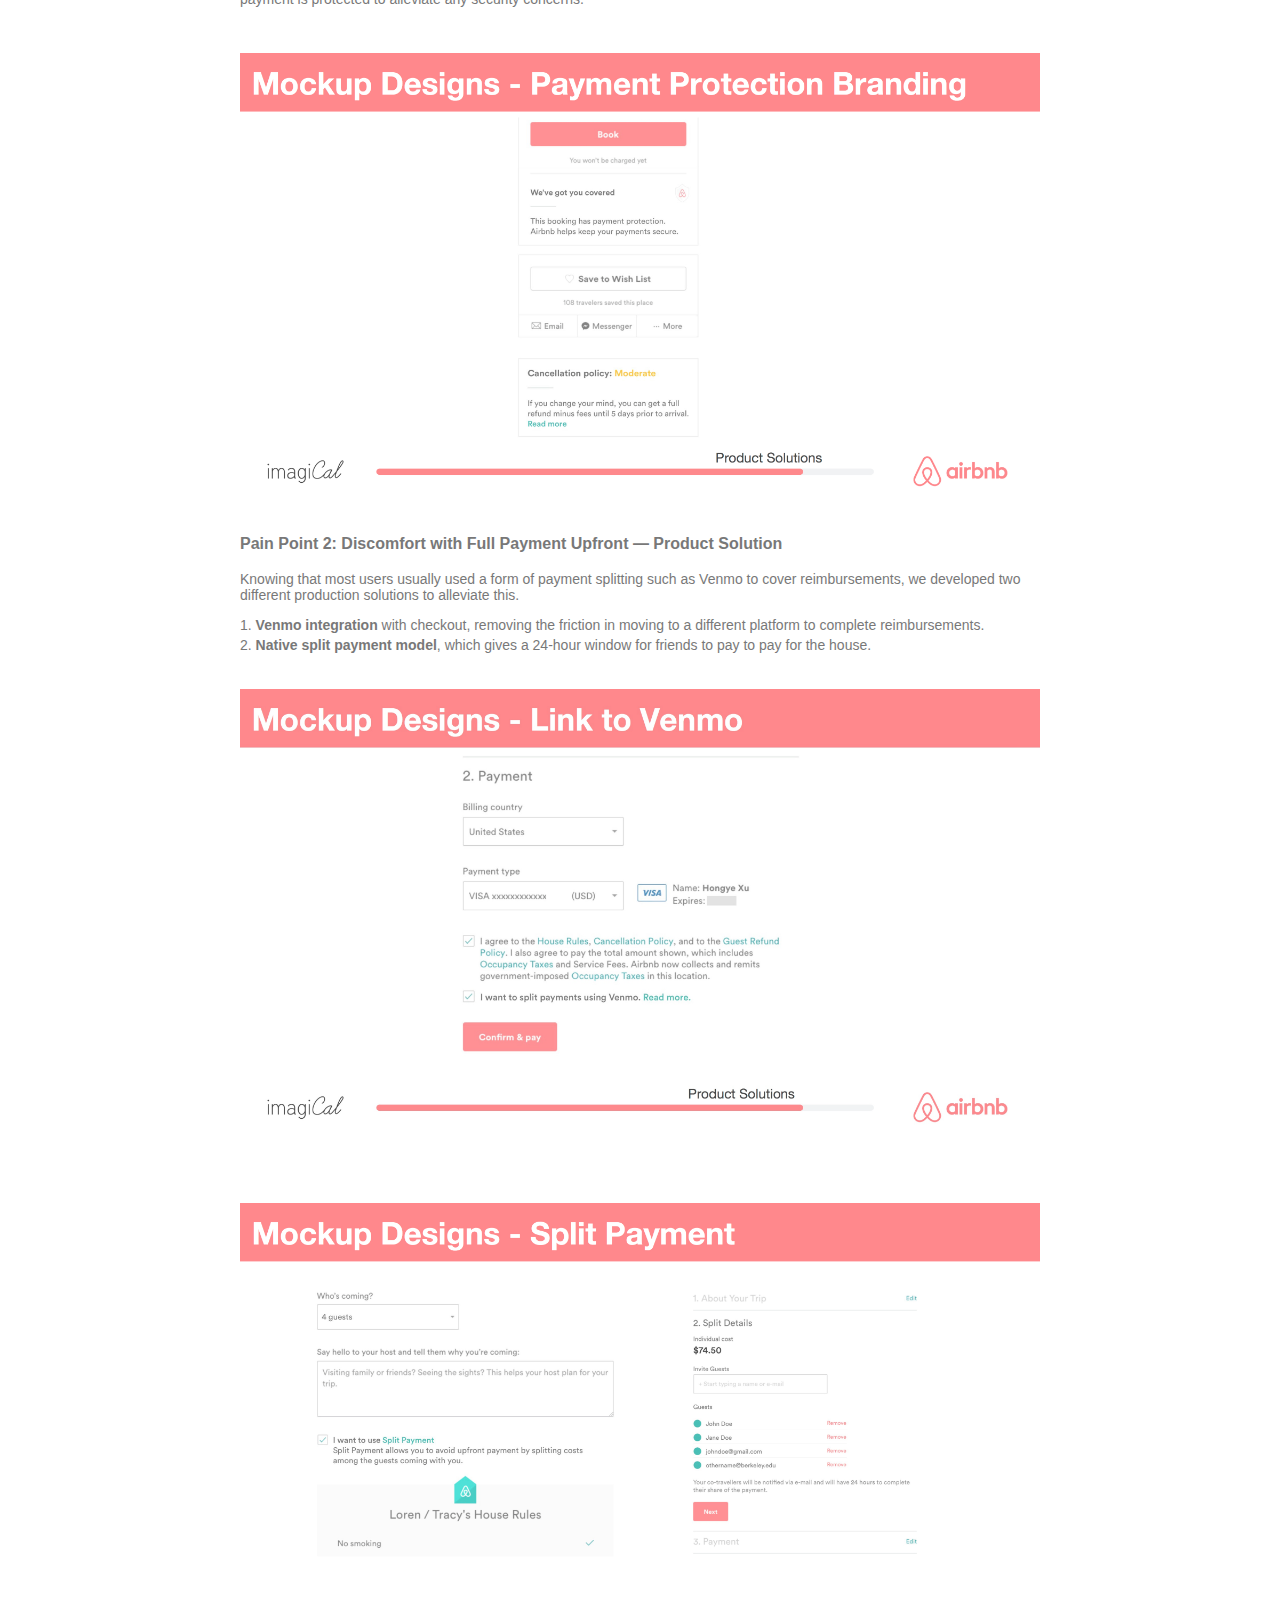
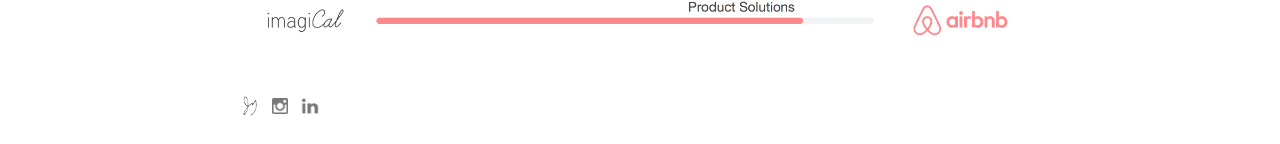
==== commit 900e4c25: "Jj" ====
--- a/airbnb.html
+++ b/airbnb.html
@@ -142,7 +142,7 @@
           In order to combat payment security concerns, we proposed revisions to the current
           payment process UI, by including a statement and logo indicating payment security.
           This clearly communicate to the customer the transaction process and
-          how their payment is protected to alleviate any security concerns
+          how their payment is protected to alleviate any security concerns.
         </p>
         <img class="airbnbPic" src="assets/img/airbnbimg/branding.jpg" width=800px>
         <div class='h1'>
